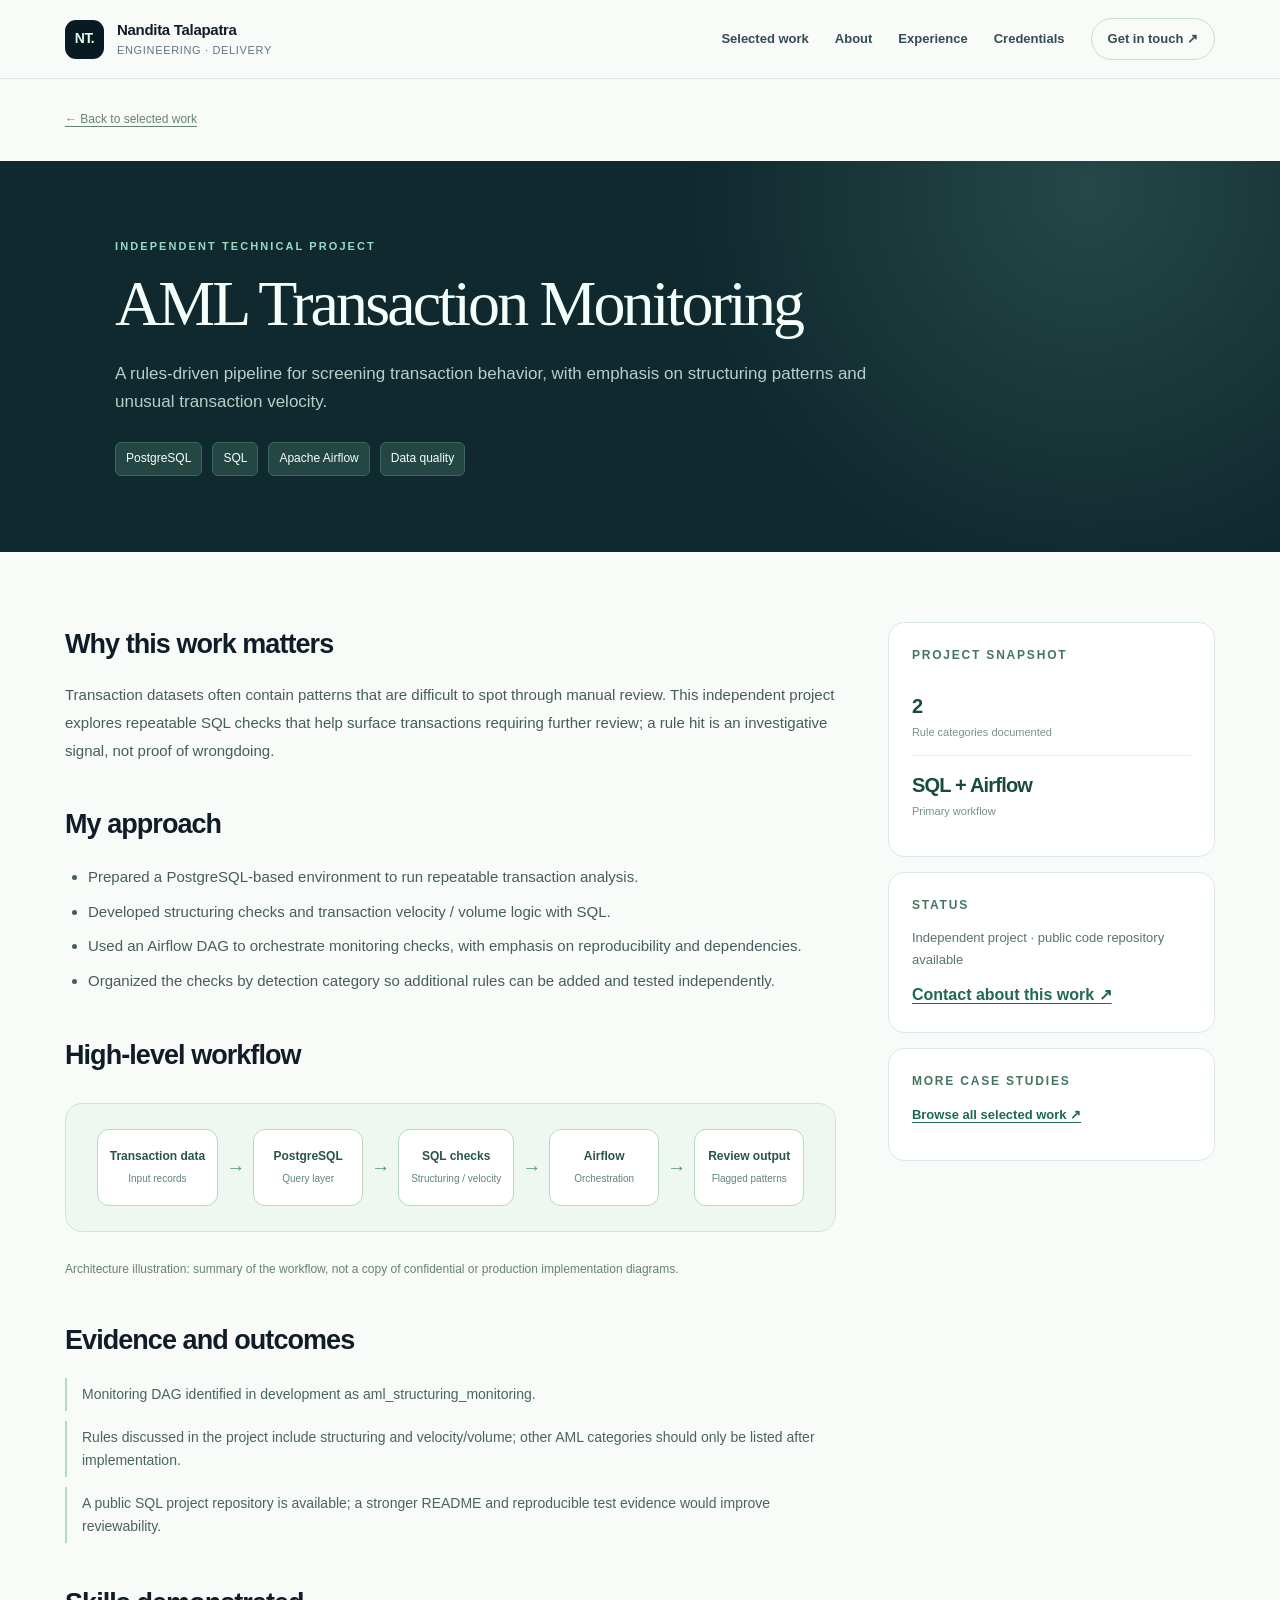
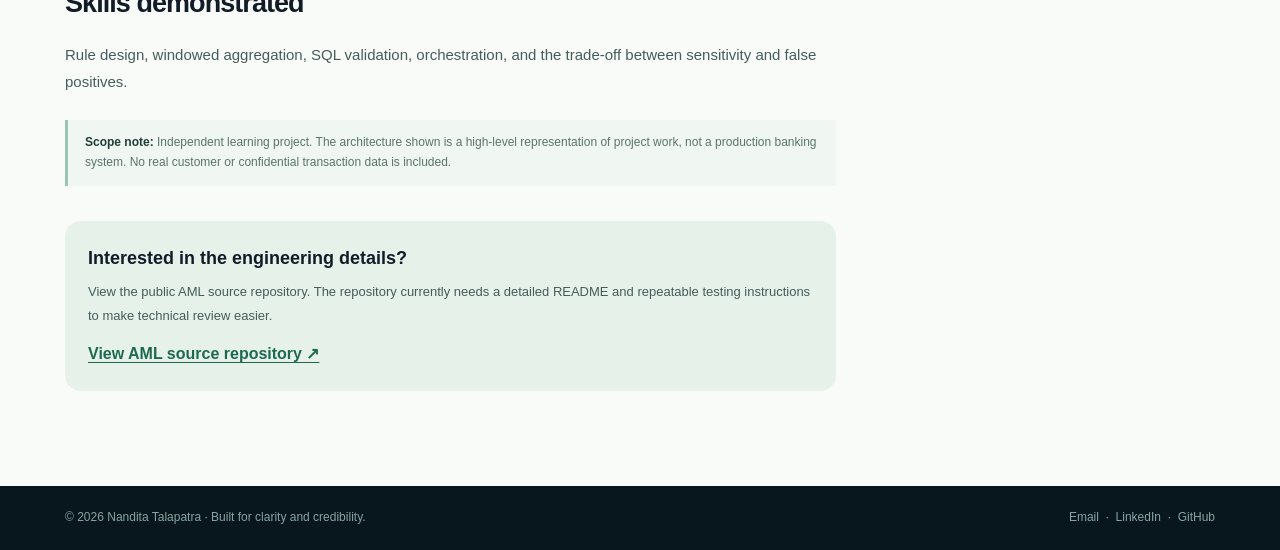
==== projects/aml-monitoring.html @ 1d618dde "Add files via upload" ====
<!doctype html><html lang="en"><head><meta charset="utf-8"><meta name="viewport" content="width=device-width, initial-scale=1"><meta name="description" content="A rules-driven pipeline for screening transaction behavior, with emphasis on structuring patterns and unusual transaction velocity."><meta name="theme-color" content="#0c252c"><title>AML Transaction Monitoring | Nandita Talapatra</title><link rel="stylesheet" href="../assets/styles.css"><script src="../assets/main.js" defer></script></head><body><a class="skip" href="#main">Skip to content</a>
<header class="site-header"><div class="container nav-wrap">
<a href="../index.html" class="brand" aria-label="Nandita Talapatra portfolio home"><span class="brand-mark">NT.</span><span>Nandita Talapatra<small>Engineering · Delivery</small></span></a>
<button type="button" class="nav-toggle" data-menu-toggle aria-controls="navlinks" aria-expanded="false">Menu ☰</button>
<nav class="nav-links" id="navlinks" data-nav-links aria-label="Main navigation">
<a href="../index.html#work">Selected work</a><a href="../index.html#about">About</a><a href="../index.html#experience">Experience</a><a href="../index.html#credentials">Credentials</a><a href="../index.html#contact" class="nav-action">Get in touch ↗</a>
</nav></div></header><main id="main"><div class="container breadcrumb"><a href="../index.html#work">← Back to selected work</a></div><section class="detail-hero"><div class="container"><div class="eyebrow">Independent technical project</div><h1 class="serif">AML Transaction Monitoring</h1><p>A rules-driven pipeline for screening transaction behavior, with emphasis on structuring patterns and unusual transaction velocity.</p><div class="detail-tags"><span>PostgreSQL</span><span>SQL</span><span>Apache Airflow</span><span>Data quality</span></div></div></section><div class="container detail-layout"><article class="prose"><h2>Why this work matters</h2><p>Transaction datasets often contain patterns that are difficult to spot through manual review. This independent project explores repeatable SQL checks that help surface transactions requiring further review; a rule hit is an investigative signal, not proof of wrongdoing.</p><h2>My approach</h2><ul><li>Prepared a PostgreSQL-based environment to run repeatable transaction analysis.</li><li>Developed structuring checks and transaction velocity / volume logic with SQL.</li><li>Used an Airflow DAG to orchestrate monitoring checks, with emphasis on reproducibility and dependencies.</li><li>Organized the checks by detection category so additional rules can be added and tested independently.</li></ul><h2>High-level workflow</h2><div class="diagram" role="img" aria-label="Conceptual project flow"><div class="node">Transaction data<small>Input records</small></div><span class="flow-next" aria-hidden="true">→</span><div class="node">PostgreSQL<small>Query layer</small></div><span class="flow-next" aria-hidden="true">→</span><div class="node">SQL checks<small>Structuring / velocity</small></div><span class="flow-next" aria-hidden="true">→</span><div class="node">Airflow<small>Orchestration</small></div><span class="flow-next" aria-hidden="true">→</span><div class="node">Review output<small>Flagged patterns</small></div></div><p style="font-size:12px;color:#658275">Architecture illustration: summary of the workflow, not a copy of confidential or production implementation diagrams.</p><h2>Evidence and outcomes</h2><div class="evidence-list"><div>Monitoring DAG identified in development as aml_structuring_monitoring.</div><div>Rules discussed in the project include structuring and velocity/volume; other AML categories should only be listed after implementation.</div><div>A public SQL project repository is available; a stronger README and reproducible test evidence would improve reviewability.</div></div><h2>Skills demonstrated</h2><p>Rule design, windowed aggregation, SQL validation, orchestration, and the trade-off between sensitivity and false positives.</p><div class="disclosure"><strong>Scope note:</strong> Independent learning project. The architecture shown is a high-level representation of project work, not a production banking system. No real customer or confidential transaction data is included.</div><div class="cta-box"><h3>Interested in the engineering details?</h3><p>View the public AML source repository. The repository currently needs a detailed README and repeatable testing instructions to make technical review easier.</p><a class="mini-link" href="https://github.com/nanditatalapatra/AML_Transaction_Monitoring_System" target="_blank" rel="noopener noreferrer">View AML source repository ↗</a></div></article><aside class="sidebar"><div class="side-box"><h3>Project snapshot</h3><div class="fact"><strong>2</strong><span>Rule categories documented</span></div><div class="fact"><strong>SQL + Airflow</strong><span>Primary workflow</span></div></div><div class="side-box"><h3>Status</h3><p>Independent project · public code repository available</p><a class="mini-link" href="../index.html#contact">Contact about this work ↗</a></div><div class="side-box"><h3>More case studies</h3><p><a class="mini-link" href="../index.html#work">Browse all selected work ↗</a></p></div></aside></div></main><footer class="footer"><div class="container footer-inner"><span>© <span data-year>2026</span> Nandita Talapatra · Built for clarity and credibility.</span><span><a href="mailto:nanditatalapatra9@gmail.com">Email</a> &nbsp;·&nbsp; <a href="https://www.linkedin.com/in/ntalapatra/" target="_blank" rel="noopener noreferrer">LinkedIn</a> &nbsp;·&nbsp; <a href="https://github.com/nanditatalapatra" target="_blank" rel="noopener noreferrer">GitHub</a></span></div></footer></body></html>
---- assets/styles.css ----
/* Portfolio — lightweight and dependency-free */
:root{--ink:#111c28;--ink2:#30414d;--muted:#617481;--line:#dfebe7;--paper:#f9fbf8;--white:#fff;--dark:#091a22;--dark2:#122c32;--mint:#b9f5da;--mintdeep:#177657;--teal:#dcefe8;--amber:#f1debb;--radius:20px;--shadow:0 20px 55px rgba(10,31,37,.08)}
*{box-sizing:border-box}html{scroll-behavior:smooth}body{margin:0;background:var(--paper);color:var(--ink);font-family:Inter,ui-sans-serif,-apple-system,BlinkMacSystemFont,'Segoe UI',sans-serif;font-size:16px;line-height:1.65;-webkit-font-smoothing:antialiased}a{color:inherit;text-decoration:none}button{font:inherit}a:focus-visible,button:focus-visible{outline:3px solid #03c49c;outline-offset:4px}img,svg{max-width:100%}h1,h2,h3,p{margin-top:0}.serif{font-family:Georgia,'Times New Roman',serif;letter-spacing:-.045em;font-weight:400}.container{width:min(1150px,calc(100% - 48px));margin:0 auto}.skip{position:absolute;left:-9999px;top:8px;z-index:50;background:#fff;padding:8px 14px}.skip:focus{left:10px}
.site-header{position:sticky;top:0;z-index:10;background:rgba(249,251,248,.96);border-bottom:1px solid var(--line);backdrop-filter:blur(12px)}.nav-wrap{height:78px;display:flex;align-items:center;justify-content:space-between;gap:24px}.brand{display:flex;align-items:center;gap:13px;line-height:1.1;font-weight:760;font-size:15px;letter-spacing:-.02em}.brand-mark{width:39px;height:39px;border-radius:11px;background:var(--dark);color:#ddffe9;display:grid;place-items:center;font-size:14px;letter-spacing:-.04em}.brand small{display:block;color:var(--muted);font-size:11px;font-weight:500;margin-top:5px;letter-spacing:.06em;text-transform:uppercase}.nav-links{display:flex;align-items:center;gap:26px;font-size:13px;font-weight:600;color:#334d54}.nav-links a:hover,.inline-link:hover{color:var(--mintdeep)}.nav-action{border:1px solid #c9dcd4;border-radius:999px;padding:9px 16px}.nav-toggle{display:none;cursor:pointer;background:none;border:1px solid #ccd9d3;padding:7px 13px;border-radius:9px;color:var(--ink)}
.hero{background:radial-gradient(circle at 100% 3%,rgba(71,146,136,.27),transparent 38%),linear-gradient(116deg,#0c1b25,#0c252c 75%,#133a3a);color:#f2faf6;overflow:hidden}.hero-inner{display:grid;grid-template-columns:1.1fr .9fr;gap:60px;min-height:592px;align-items:center;padding:90px 0 84px}.eyebrow,.eyebrow-light{font-size:11px;letter-spacing:.19em;text-transform:uppercase;font-weight:750;color:#98dac2}.eyebrow-light{color:#3f866e}.hero h1{font-size:clamp(44px,5.4vw,76px);line-height:1.04;margin:23px 0 23px;max-width:735px}.hero h1 em{font-style:normal;color:var(--mint)}.hero-sub{max-width:540px;font-size:17px;color:#b7ccc8;line-height:1.8}.hero-actions{display:flex;flex-wrap:wrap;gap:11px;margin:32px 0 0}.button{display:inline-flex;align-items:center;justify-content:center;gap:10px;padding:12px 18px;font-size:13px;font-weight:750;border-radius:10px;transition:transform .2s,background-color .2s}.button:hover{transform:translateY(-2px)}.button-light{background:var(--mint);color:#0b3028}.button-outline{border:1px solid #53716d;color:#f0f9f4}.button-dark{background:var(--dark);color:#e9fff2}.button-border{border:1px solid #cfddd8;color:#1a3c38}.hero-note{margin-top:40px;color:#8faeaa;font-size:12px}.hero-graphic{padding:28px;background:rgba(255,255,255,.06);border:1px solid rgba(205,255,222,.18);box-shadow:0 40px 80px rgba(0,0,0,.15);border-radius:22px;position:relative}.graphic-top{display:flex;align-items:center;justify-content:space-between;padding-bottom:24px;border-bottom:1px solid rgba(255,255,255,.12);font-size:11px;color:#a4c2ba;letter-spacing:.13em;text-transform:uppercase}.dots{display:flex;gap:6px}.dots i{display:block;width:8px;height:8px;border-radius:50%;background:#4e7471}.dots i:first-child{background:#c1dab7}.flow-stack{display:grid;grid-template-columns:1fr;gap:10px;padding:26px 0}.flow-item{border-radius:12px;background:rgba(210,252,226,.07);border:1px solid rgba(210,252,226,.12);padding:16px 18px;display:flex;align-items:center;justify-content:space-between;gap:10px}.flow-item strong{font-size:15px;color:#eef9ef}.flow-item span{font-size:11px;color:#a0c3b9}.flow-tag{background:rgba(175,244,203,.16);color:#beffdc;border:1px solid rgba(175,244,203,.24);padding:3px 7px;border-radius:6px;font-size:10px}.flow-arrow{text-align:center;color:#95cdb8;margin:-7px 0;line-height:1;font-size:18px}.graphic-bottom{display:flex;align-items:center;justify-content:space-between;padding-top:15px;border-top:1px solid rgba(255,255,255,.12);font-size:12px;color:#a0c6b8}.tiny-led{display:inline-block;width:8px;height:8px;background:#7affbd;border-radius:50%;box-shadow:0 0 15px #69d4a3;margin-right:7px}
.stat-strip{background:#e8f4ed;border-bottom:1px solid #d3e5d9}.stat-grid{display:grid;grid-template-columns:repeat(4,1fr);gap:25px;padding:25px 0}.stat{border-left:1px solid #bfd9c9;padding-left:22px}.stat:first-child{border-left:0;padding-left:0}.stat strong{display:block;font-size:29px;line-height:1.25;letter-spacing:-.04em;color:#183a32}.stat span{font-size:12px;color:#5a756d}.section{padding:100px 0}.section-tight{padding:70px 0}.section-head{display:flex;justify-content:space-between;align-items:end;gap:28px;margin-bottom:36px}.section-head h2{font-size:clamp(34px,3.8vw,50px);line-height:1.14;margin:9px 0 0}.section-head p{max-width:390px;color:var(--muted);font-size:14px;margin:0}.section-lede{font-size:17px;color:var(--ink2);line-height:1.8}.filter-bar{display:flex;gap:9px;flex-wrap:wrap;margin-bottom:26px}.filter-btn{border:1px solid #d0dfd9;background:transparent;color:#42645a;padding:9px 15px;border-radius:999px;cursor:pointer;font-size:12px;font-weight:720}.filter-btn.active,.filter-btn[aria-pressed=true]{background:var(--dark);color:#fff;border-color:var(--dark)}.project-grid{display:grid;grid-template-columns:repeat(2,minmax(0,1fr));gap:20px}.project-card{background:#fff;border:1px solid #e2eae7;border-radius:19px;overflow:hidden;box-shadow:0 8px 30px rgba(25,58,58,.035);transition:transform .2s,box-shadow .2s}.project-card:hover{transform:translateY(-4px);box-shadow:var(--shadow)}.card-top{height:145px;position:relative;display:flex;align-items:center;padding:24px 27px;overflow:hidden}.card-top:before{content:'';position:absolute;width:160px;height:160px;border:1px solid rgba(255,255,255,.25);border-radius:50%;top:-65px;right:-35px}.card-top:after{content:'';position:absolute;width:215px;height:215px;border:1px solid rgba(255,255,255,.22);border-radius:50%;bottom:-160px;right:40px}.tone-dark{background:linear-gradient(115deg,#102b35,#1d5760);color:#d6fbeb}.tone-mint{background:linear-gradient(115deg,#2c765a,#4d9a77);color:#efffee}.tone-amber{background:linear-gradient(115deg,#b58156,#e0ae72);color:#fff}.tone-blue{background:linear-gradient(115deg,#31476e,#5d79a6);color:#fff}.tone-purple{background:linear-gradient(115deg,#706278,#a08bae);color:#fff}.card-number{font-size:48px;font-family:Georgia,serif;font-weight:400;opacity:.9;letter-spacing:-.08em}.card-art{margin-left:auto;display:grid;grid-template-columns:repeat(3,20px);gap:8px;transform:rotate(-13deg);z-index:1}.card-art i{width:20px;height:20px;border:1px solid rgba(255,255,255,.7);border-radius:4px}.card-art i:nth-child(2),.card-art i:nth-child(4){background:rgba(255,255,255,.3)}.card-content{padding:27px}.meta{color:#538069;font-size:11px;letter-spacing:.1em;font-weight:800;text-transform:uppercase;margin-bottom:9px}.card-content h3{font-size:22px;line-height:1.3;letter-spacing:-.035em;margin-bottom:10px}.card-content p{font-size:14px;color:#60727b;min-height:70px}.tags{display:flex;gap:7px;flex-wrap:wrap;margin-top:18px}.tag{font-size:10px;padding:5px 9px;border-radius:7px;background:#eef4f0;color:#416257;font-weight:720}.card-footer{border-top:1px solid #edf1ef;margin-top:23px;padding-top:18px;color:#154c43;font-size:12px;font-weight:780;display:flex;justify-content:space-between}.card-footer .arrow{font-size:17px}.project-card[hidden]{display:none!important}
.about-panel{background:var(--teal);border-radius:24px;padding:52px;display:grid;grid-template-columns:1fr 1fr;gap:60px}.about-panel h2{font-size:43px;line-height:1.15;margin:12px 0 22px}.about-panel p{color:#47635b;font-size:15px}.expertise{display:grid;grid-template-columns:1fr 1fr;gap:25px}.expertise h3{font-size:14px;letter-spacing:-.02em;margin:0 0 14px}.expertise ul{margin:0;padding-left:18px;color:#3e5e55;font-size:13px;line-height:2}.timeline{display:grid;grid-template-columns:repeat(3,1fr);gap:15px}.timeline-item{border:1px solid #dfe9e4;background:#fff;padding:27px;border-radius:15px}.timeline-date{font-size:12px;font-weight:800;color:#4a9479;letter-spacing:.07em}.timeline-item h3{font-size:19px;letter-spacing:-.03em;margin:10px 0 4px}.timeline-item p{font-size:13px;color:#5f746f}.timeline-item .label{font-size:12px;font-weight:700;color:#3a5e55}.credentials{display:grid;grid-template-columns:1.1fr 1fr;gap:40px}.credential-list{display:grid;gap:12px}.credential{padding:17px 20px;border:1px solid #dfe9e5;background:#fff;border-radius:12px;display:flex;justify-content:space-between;align-items:center;gap:14px}.credential strong{font-size:14px}.credential span{font-size:12px;color:#70837b}.learn-box{background:#13302f;color:#eafff4;border-radius:19px;padding:34px}.learn-box h3{font-size:26px;letter-spacing:-.045em}.learn-box p{color:#b3d1c8;font-size:14px}.learn-box li{font-size:13px;color:#c7e3d8;margin-bottom:9px}.contact-section{background:var(--dark);color:#f5fff9;padding:83px 0}.contact-inner{display:flex;align-items:end;justify-content:space-between;gap:35px}.contact-inner h2{font-size:clamp(36px,4.5vw,58px);line-height:1.1;margin:10px 0}.contact-inner p{color:#a2bfb9;font-size:15px;max-width:590px}.footer{background:#08171e;color:#87a5a0;padding:22px 0;font-size:12px}.footer-inner{display:flex;align-items:center;justify-content:space-between;gap:14px;flex-wrap:wrap}.footer a:hover{color:#d3fae8}
/* Detail pages */
.breadcrumb{color:#668276;font-size:12px;padding:31px 0}.breadcrumb a{text-decoration:underline;text-underline-offset:3px}.detail-hero{background:radial-gradient(circle at 85% 7%,rgba(150,222,193,.17),transparent 35%),#0f292e;color:#f4fff9;padding:76px 0}.detail-hero .container{max-width:1050px}.detail-hero h1{font-size:clamp(40px,5vw,64px);line-height:1.09;max-width:870px;margin:14px 0 21px}.detail-hero p{font-size:17px;color:#b5d0c8;max-width:770px}.detail-tags{display:flex;gap:10px;flex-wrap:wrap;margin-top:26px}.detail-tags span{padding:6px 10px;background:#254744;border:1px solid #3c6760;border-radius:6px;font-size:12px}.detail-layout{display:grid;grid-template-columns:minmax(0,1.65fr) minmax(220px,.7fr);gap:52px;padding:70px 0 95px}.prose h2{font-size:27px;letter-spacing:-.035em;margin:38px 0 15px}.prose h2:first-child{margin-top:0}.prose p,.prose li{font-size:15px;color:#455d5c;line-height:1.85}.prose ul{padding-left:23px}.prose li{margin:7px 0}.prose strong{color:#203d3c}.sidebar{align-self:start;position:sticky;top:115px}.side-box{border:1px solid #dae9e3;background:#fff;border-radius:16px;padding:23px;margin-bottom:15px}.side-box h3{font-size:12px;letter-spacing:.15em;color:#44775e;text-transform:uppercase}.side-box p{font-size:13px;color:#59736d;margin:12px 0}.fact{padding:13px 0;border-bottom:1px solid #e6eee9}.fact:last-child{border-bottom:0}.fact strong{display:block;font-size:20px;color:#184a3d;letter-spacing:-.04em}.fact span{display:block;font-size:11px;color:#7b9286}.diagram{display:flex;gap:8px;align-items:center;justify-content:center;flex-wrap:wrap;border:1px solid #d3e3db;padding:25px 14px;border-radius:17px;background:#eef7f0;margin:26px 0}.diagram .node{background:#fff;border:1px solid #b9d8c6;border-radius:12px;min-width:110px;padding:17px 12px;text-align:center;font-size:12px;font-weight:780;color:#28544a}.diagram .node small{display:block;font-size:10px;font-weight:500;color:#61847b;margin-top:4px}.diagram .flow-next{font-size:19px;color:#58997a}.disclosure{border-left:3px solid #9bc5b3;padding:13px 17px;background:#f0f7f2;font-size:12px;color:#5b736c;margin:24px 0}.evidence-list{display:grid;gap:10px}.evidence-list div{border-left:2px solid #addbc5;padding:5px 0 5px 15px;font-size:14px;color:#49645e}.cta-box{margin-top:35px;padding:23px;background:#e6f1ea;border-radius:16px}.cta-box h3{font-size:18px;margin-bottom:7px}.cta-box p{font-size:13px}.mini-link{color:#1e6950;text-decoration:underline;text-underline-offset:3px;font-weight:750}
@media (max-width:950px){.hero-inner{gap:32px;min-height:0}.hero-graphic{padding:19px}.stat-grid{gap:10px}.about-panel{padding:33px;gap:22px}.detail-layout{gap:25px}.contact-inner{align-items:start;flex-direction:column}}
@media (max-width:760px){.container{width:min(100% - 34px,1100px)}.nav-wrap{height:68px}.nav-toggle{display:inline-block}.nav-links{display:none;position:absolute;top:68px;left:0;right:0;flex-direction:column;align-items:stretch;gap:0;padding:12px 22px 22px;background:var(--paper);border-bottom:1px solid var(--line);box-shadow:0 20px 30px rgba(0,0,0,.07)}.nav-links.open{display:flex}.nav-links a{padding:12px 0}.nav-links .nav-action{padding:10px 15px;text-align:center}.hero-inner{grid-template-columns:1fr;padding:58px 0 60px}.hero h1{font-size:clamp(42px,10vw,64px)}.hero-graphic{max-width:510px}.stat-grid{grid-template-columns:repeat(2,1fr);gap:20px}.stat:nth-child(3){border-left:0;padding-left:0}.section{padding:69px 0}.section-head{display:block}.section-head p{margin-top:18px}.project-grid,.about-panel,.timeline,.credentials,.detail-layout{grid-template-columns:1fr}.about-panel{padding:28px}.expertise{gap:12px}.timeline{gap:12px}.detail-hero{padding:51px 0}.detail-layout{padding-top:44px}.sidebar{position:static}.contact-section{padding:63px 0}}
@media (max-width:420px){.project-grid{gap:14px}.expertise{grid-template-columns:1fr}.brand{font-size:13px}.hero-sub{font-size:15px}.stat strong{font-size:25px}.section-head h2{font-size:37px}.card-content{padding:22px}.diagram{flex-direction:column}.diagram .flow-next{transform:rotate(90deg)}}
@media (prefers-reduced-motion:reduce){html{scroll-behavior:auto}*,*:before,*:after{transition:none!important}}
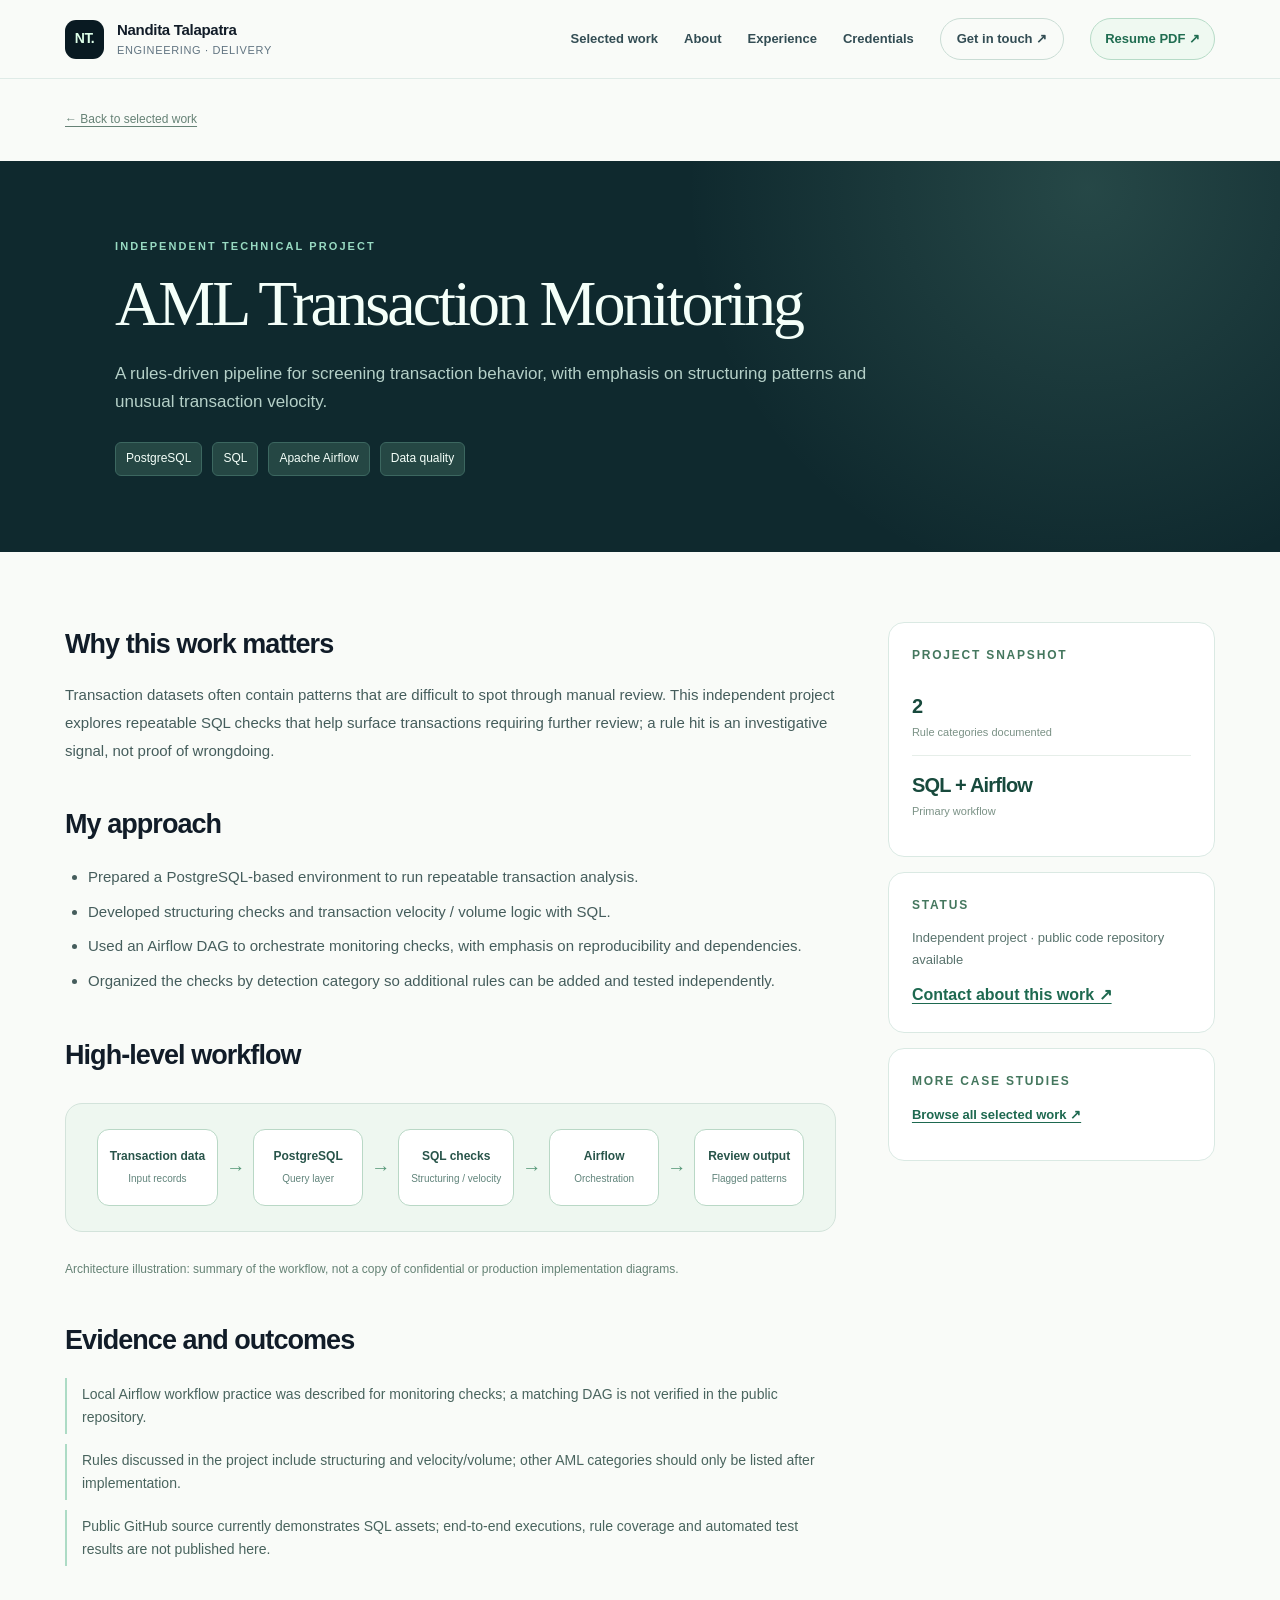
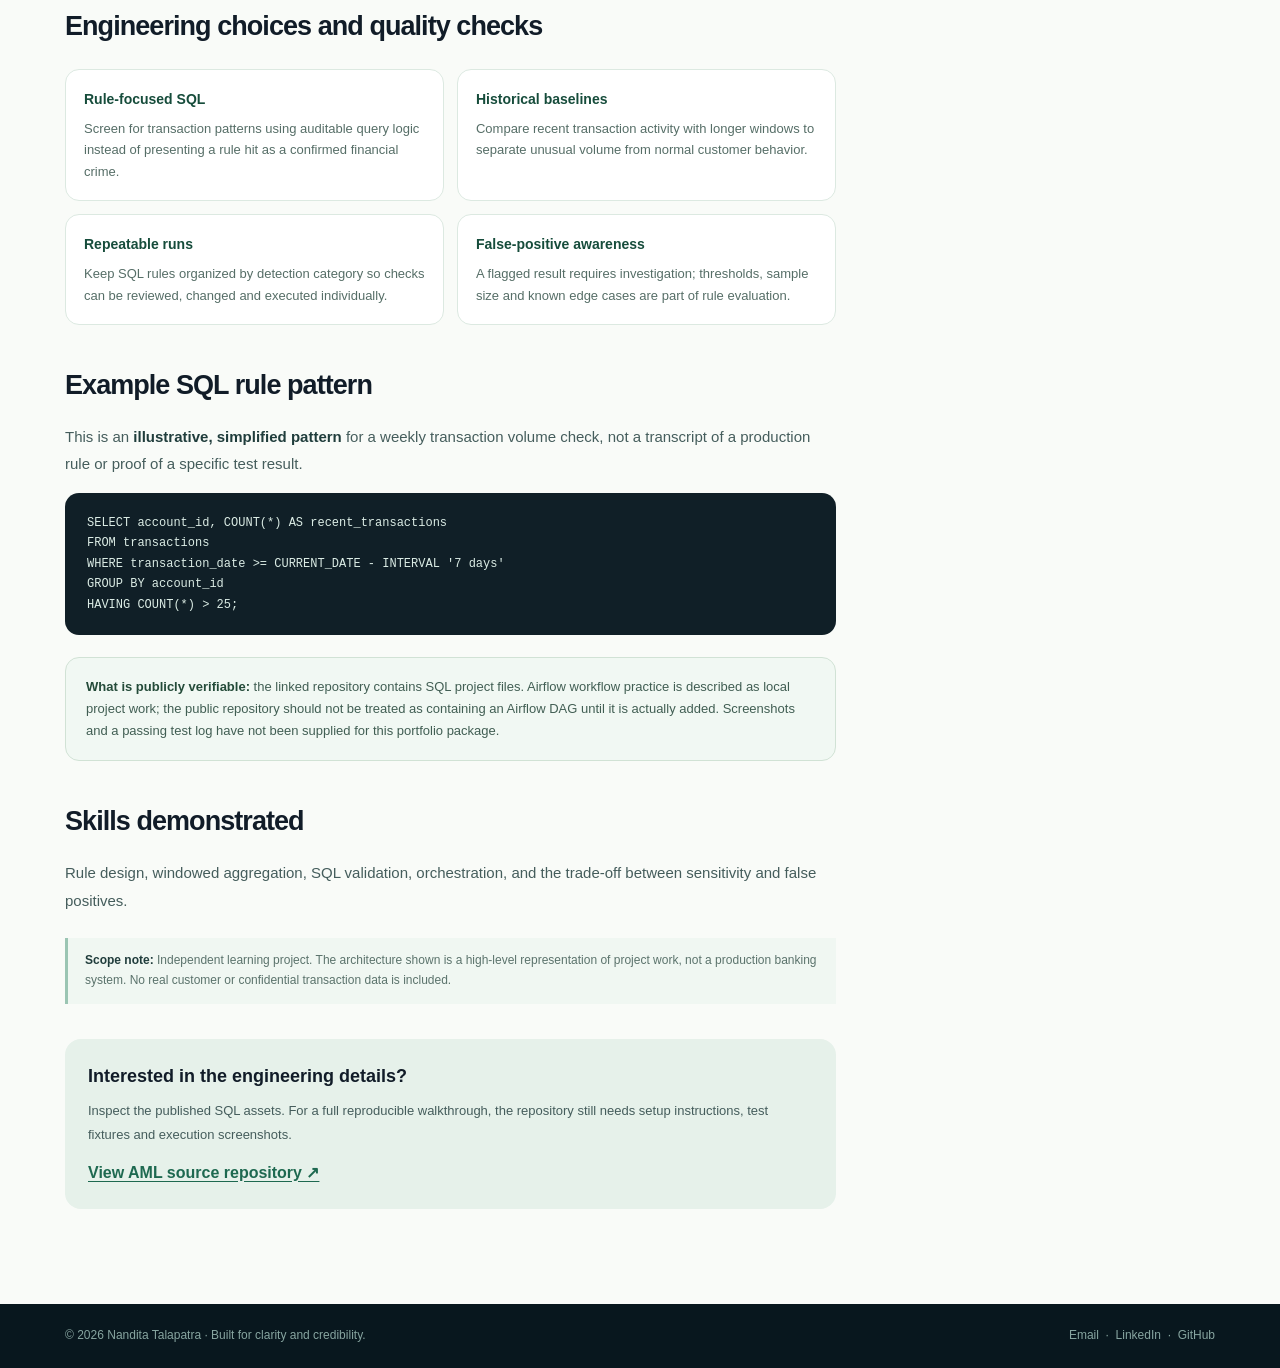
==== commit 60ebfb4d: "Add files via upload" ====
--- a/projects/aml-monitoring.html
+++ b/projects/aml-monitoring.html
@@ -1,7 +1,12 @@
-<!doctype html><html lang="en"><head><meta charset="utf-8"><meta name="viewport" content="width=device-width, initial-scale=1"><meta name="description" content="A rules-driven pipeline for screening transaction behavior, with emphasis on structuring patterns and unusual transaction velocity."><meta name="theme-color" content="#0c252c"><title>AML Transaction Monitoring | Nandita Talapatra</title><link rel="stylesheet" href="../assets/styles.css"><script src="../assets/main.js" defer></script></head><body><a class="skip" href="#main">Skip to content</a>
+<!DOCTYPE html>
+<html lang="en"><head><meta charset="utf-8"/><meta content="width=device-width, initial-scale=1" name="viewport"/><meta content="A rules-driven pipeline for screening transaction behavior, with emphasis on structuring patterns and unusual transaction velocity." name="description"/><meta content="#0c252c" name="theme-color"/><title>AML Transaction Monitoring | Nandita Talapatra</title><link href="../assets/styles.css" rel="stylesheet"/><script defer="" src="../assets/main.js"></script></head><body><a class="skip" href="#main">Skip to content</a>
 <header class="site-header"><div class="container nav-wrap">
-<a href="../index.html" class="brand" aria-label="Nandita Talapatra portfolio home"><span class="brand-mark">NT.</span><span>Nandita Talapatra<small>Engineering · Delivery</small></span></a>
-<button type="button" class="nav-toggle" data-menu-toggle aria-controls="navlinks" aria-expanded="false">Menu ☰</button>
-<nav class="nav-links" id="navlinks" data-nav-links aria-label="Main navigation">
-<a href="../index.html#work">Selected work</a><a href="../index.html#about">About</a><a href="../index.html#experience">Experience</a><a href="../index.html#credentials">Credentials</a><a href="../index.html#contact" class="nav-action">Get in touch ↗</a>
-</nav></div></header><main id="main"><div class="container breadcrumb"><a href="../index.html#work">← Back to selected work</a></div><section class="detail-hero"><div class="container"><div class="eyebrow">Independent technical project</div><h1 class="serif">AML Transaction Monitoring</h1><p>A rules-driven pipeline for screening transaction behavior, with emphasis on structuring patterns and unusual transaction velocity.</p><div class="detail-tags"><span>PostgreSQL</span><span>SQL</span><span>Apache Airflow</span><span>Data quality</span></div></div></section><div class="container detail-layout"><article class="prose"><h2>Why this work matters</h2><p>Transaction datasets often contain patterns that are difficult to spot through manual review. This independent project explores repeatable SQL checks that help surface transactions requiring further review; a rule hit is an investigative signal, not proof of wrongdoing.</p><h2>My approach</h2><ul><li>Prepared a PostgreSQL-based environment to run repeatable transaction analysis.</li><li>Developed structuring checks and transaction velocity / volume logic with SQL.</li><li>Used an Airflow DAG to orchestrate monitoring checks, with emphasis on reproducibility and dependencies.</li><li>Organized the checks by detection category so additional rules can be added and tested independently.</li></ul><h2>High-level workflow</h2><div class="diagram" role="img" aria-label="Conceptual project flow"><div class="node">Transaction data<small>Input records</small></div><span class="flow-next" aria-hidden="true">→</span><div class="node">PostgreSQL<small>Query layer</small></div><span class="flow-next" aria-hidden="true">→</span><div class="node">SQL checks<small>Structuring / velocity</small></div><span class="flow-next" aria-hidden="true">→</span><div class="node">Airflow<small>Orchestration</small></div><span class="flow-next" aria-hidden="true">→</span><div class="node">Review output<small>Flagged patterns</small></div></div><p style="font-size:12px;color:#658275">Architecture illustration: summary of the workflow, not a copy of confidential or production implementation diagrams.</p><h2>Evidence and outcomes</h2><div class="evidence-list"><div>Monitoring DAG identified in development as aml_structuring_monitoring.</div><div>Rules discussed in the project include structuring and velocity/volume; other AML categories should only be listed after implementation.</div><div>A public SQL project repository is available; a stronger README and reproducible test evidence would improve reviewability.</div></div><h2>Skills demonstrated</h2><p>Rule design, windowed aggregation, SQL validation, orchestration, and the trade-off between sensitivity and false positives.</p><div class="disclosure"><strong>Scope note:</strong> Independent learning project. The architecture shown is a high-level representation of project work, not a production banking system. No real customer or confidential transaction data is included.</div><div class="cta-box"><h3>Interested in the engineering details?</h3><p>View the public AML source repository. The repository currently needs a detailed README and repeatable testing instructions to make technical review easier.</p><a class="mini-link" href="https://github.com/nanditatalapatra/AML_Transaction_Monitoring_System" target="_blank" rel="noopener noreferrer">View AML source repository ↗</a></div></article><aside class="sidebar"><div class="side-box"><h3>Project snapshot</h3><div class="fact"><strong>2</strong><span>Rule categories documented</span></div><div class="fact"><strong>SQL + Airflow</strong><span>Primary workflow</span></div></div><div class="side-box"><h3>Status</h3><p>Independent project · public code repository available</p><a class="mini-link" href="../index.html#contact">Contact about this work ↗</a></div><div class="side-box"><h3>More case studies</h3><p><a class="mini-link" href="../index.html#work">Browse all selected work ↗</a></p></div></aside></div></main><footer class="footer"><div class="container footer-inner"><span>© <span data-year>2026</span> Nandita Talapatra · Built for clarity and credibility.</span><span><a href="mailto:nanditatalapatra9@gmail.com">Email</a> &nbsp;·&nbsp; <a href="https://www.linkedin.com/in/ntalapatra/" target="_blank" rel="noopener noreferrer">LinkedIn</a> &nbsp;·&nbsp; <a href="https://github.com/nanditatalapatra" target="_blank" rel="noopener noreferrer">GitHub</a></span></div></footer></body></html>+<a aria-label="Nandita Talapatra portfolio home" class="brand" href="../index.html"><span class="brand-mark">NT.</span><span>Nandita Talapatra<small>Engineering · Delivery</small></span></a>
+<button aria-controls="navlinks" aria-expanded="false" class="nav-toggle" data-menu-toggle="" type="button">Menu ☰</button>
+<nav aria-label="Main navigation" class="nav-links" data-nav-links="" id="navlinks">
+<a href="../index.html#work">Selected work</a><a href="../index.html#about">About</a><a href="../index.html#experience">Experience</a><a href="../index.html#credentials">Credentials</a><a class="nav-action" href="../index.html#contact">Get in touch ↗</a>
+<a class="resume-link" href="../resume/Nandita_Talapatra_Technical_Project_Manager_Resume.pdf" rel="noopener noreferrer" target="_blank">Resume PDF ↗</a></nav></div></header><main id="main"><div class="container breadcrumb"><a href="../index.html#work">← Back to selected work</a></div><section class="detail-hero"><div class="container"><div class="eyebrow">Independent technical project</div><h1 class="serif">AML Transaction Monitoring</h1><p>A rules-driven pipeline for screening transaction behavior, with emphasis on structuring patterns and unusual transaction velocity.</p><div class="detail-tags"><span>PostgreSQL</span><span>SQL</span><span>Apache Airflow</span><span>Data quality</span></div></div></section><div class="container detail-layout"><article class="prose"><h2>Why this work matters</h2><p>Transaction datasets often contain patterns that are difficult to spot through manual review. This independent project explores repeatable SQL checks that help surface transactions requiring further review; a rule hit is an investigative signal, not proof of wrongdoing.</p><h2>My approach</h2><ul><li>Prepared a PostgreSQL-based environment to run repeatable transaction analysis.</li><li>Developed structuring checks and transaction velocity / volume logic with SQL.</li><li>Used an Airflow DAG to orchestrate monitoring checks, with emphasis on reproducibility and dependencies.</li><li>Organized the checks by detection category so additional rules can be added and tested independently.</li></ul><h2>High-level workflow</h2><div aria-label="Conceptual project flow" class="diagram" role="img"><div class="node">Transaction data<small>Input records</small></div><span aria-hidden="true" class="flow-next">→</span><div class="node">PostgreSQL<small>Query layer</small></div><span aria-hidden="true" class="flow-next">→</span><div class="node">SQL checks<small>Structuring / velocity</small></div><span aria-hidden="true" class="flow-next">→</span><div class="node">Airflow<small>Orchestration</small></div><span aria-hidden="true" class="flow-next">→</span><div class="node">Review output<small>Flagged patterns</small></div></div><p style="font-size:12px;color:#658275">Architecture illustration: summary of the workflow, not a copy of confidential or production implementation diagrams.</p><h2>Evidence and outcomes</h2><div class="evidence-list"><div>Local Airflow workflow practice was described for monitoring checks; a matching DAG is not verified in the public repository.</div><div>Rules discussed in the project include structuring and velocity/volume; other AML categories should only be listed after implementation.</div><div>Public GitHub source currently demonstrates SQL assets; end-to-end executions, rule coverage and automated test results are not published here.</div></div><h2>Engineering choices and quality checks</h2><div class="decision-grid"><div class="decision-card"><strong>Rule-focused SQL</strong><p>Screen for transaction patterns using auditable query logic instead of presenting a rule hit as a confirmed financial crime.</p></div><div class="decision-card"><strong>Historical baselines</strong><p>Compare recent transaction activity with longer windows to separate unusual volume from normal customer behavior.</p></div><div class="decision-card"><strong>Repeatable runs</strong><p>Keep SQL rules organized by detection category so checks can be reviewed, changed and executed individually.</p></div><div class="decision-card"><strong>False-positive awareness</strong><p>A flagged result requires investigation; thresholds, sample size and known edge cases are part of rule evaluation.</p></div></div><h2>Example SQL rule pattern</h2><p>This is an <strong>illustrative, simplified pattern</strong> for a weekly transaction volume check, not a transcript of a production rule or proof of a specific test result.</p><pre class="code-demo">SELECT account_id, COUNT(*) AS recent_transactions
+FROM transactions
+WHERE transaction_date &gt;= CURRENT_DATE - INTERVAL '7 days'
+GROUP BY account_id
+HAVING COUNT(*) &gt; 25;</pre><div class="proof-note"><strong>What is publicly verifiable:</strong> the linked repository contains SQL project files. Airflow workflow practice is described as local project work; the public repository should not be treated as containing an Airflow DAG until it is actually added. Screenshots and a passing test log have not been supplied for this portfolio package.</div><h2>Skills demonstrated</h2><p>Rule design, windowed aggregation, SQL validation, orchestration, and the trade-off between sensitivity and false positives.</p><div class="disclosure"><strong>Scope note:</strong> Independent learning project. The architecture shown is a high-level representation of project work, not a production banking system. No real customer or confidential transaction data is included.</div><div class="cta-box"><h3>Interested in the engineering details?</h3><p>Inspect the published SQL assets. For a full reproducible walkthrough, the repository still needs setup instructions, test fixtures and execution screenshots.</p><a class="mini-link" href="https://github.com/nanditatalapatra/AML_Transaction_Monitoring_System" rel="noopener noreferrer" target="_blank">View AML source repository ↗</a></div></article><aside class="sidebar"><div class="side-box"><h3>Project snapshot</h3><div class="fact"><strong>2</strong><span>Rule categories documented</span></div><div class="fact"><strong>SQL + Airflow</strong><span>Primary workflow</span></div></div><div class="side-box"><h3>Status</h3><p>Independent project · public code repository available</p><a class="mini-link" href="../index.html#contact">Contact about this work ↗</a></div><div class="side-box"><h3>More case studies</h3><p><a class="mini-link" href="../index.html#work">Browse all selected work ↗</a></p></div></aside></div></main><footer class="footer"><div class="container footer-inner"><span>© <span data-year="">2026  ·  <a href="../resume/Nandita_Talapatra_Technical_Project_Manager_Resume.pdf" rel="noopener noreferrer" target="_blank">Resume PDF</a></span> Nandita Talapatra · Built for clarity and credibility.</span><span><a href="mailto:nanditatalapatra9@gmail.com">Email</a>  ·  <a href="https://www.linkedin.com/in/ntalapatra/" rel="noopener noreferrer" target="_blank">LinkedIn</a>  ·  <a href="https://github.com/nanditatalapatra" rel="noopener noreferrer" target="_blank">GitHub</a></span></div></footer></body></html>
--- a/assets/styles.css
+++ b/assets/styles.css
@@ -11,3 +11,25 @@
 @media (max-width:760px){.container{width:min(100% - 34px,1100px)}.nav-wrap{height:68px}.nav-toggle{display:inline-block}.nav-links{display:none;position:absolute;top:68px;left:0;right:0;flex-direction:column;align-items:stretch;gap:0;padding:12px 22px 22px;background:var(--paper);border-bottom:1px solid var(--line);box-shadow:0 20px 30px rgba(0,0,0,.07)}.nav-links.open{display:flex}.nav-links a{padding:12px 0}.nav-links .nav-action{padding:10px 15px;text-align:center}.hero-inner{grid-template-columns:1fr;padding:58px 0 60px}.hero h1{font-size:clamp(42px,10vw,64px)}.hero-graphic{max-width:510px}.stat-grid{grid-template-columns:repeat(2,1fr);gap:20px}.stat:nth-child(3){border-left:0;padding-left:0}.section{padding:69px 0}.section-head{display:block}.section-head p{margin-top:18px}.project-grid,.about-panel,.timeline,.credentials,.detail-layout{grid-template-columns:1fr}.about-panel{padding:28px}.expertise{gap:12px}.timeline{gap:12px}.detail-hero{padding:51px 0}.detail-layout{padding-top:44px}.sidebar{position:static}.contact-section{padding:63px 0}}
 @media (max-width:420px){.project-grid{gap:14px}.expertise{grid-template-columns:1fr}.brand{font-size:13px}.hero-sub{font-size:15px}.stat strong{font-size:25px}.section-head h2{font-size:37px}.card-content{padding:22px}.diagram{flex-direction:column}.diagram .flow-next{transform:rotate(90deg)}}
 @media (prefers-reduced-motion:reduce){html{scroll-behavior:auto}*,*:before,*:after{transition:none!important}}
+
+/* Reviewer-ready portfolio additions */
+.resume-link{white-space:nowrap;color:#206d51!important;border:1px solid #b6dbc7;border-radius:999px;padding:9px 14px;background:#eff9f1}
+.resume-link:hover{background:#e0f5e8}
+.proof-grid,.decision-grid{display:grid;grid-template-columns:repeat(2,minmax(0,1fr));gap:13px;margin:20px 0 30px}
+.proof-card,.decision-card{background:#fff;border:1px solid #dce9e1;border-radius:14px;padding:18px;min-width:0}
+.proof-card strong,.decision-card strong{display:block;color:#164c3b;font-size:14px;margin-bottom:7px}
+.proof-card p,.decision-card p{margin:0;font-size:13px;line-height:1.65;color:#566e67}
+.section-tag{display:inline-flex;align-items:center;font-size:10px;font-weight:750;letter-spacing:.08em;text-transform:uppercase;border-radius:50px;padding:5px 9px;background:#e9f3ee;color:#326e53;margin-bottom:13px}
+.proof-note{margin:22px 0;padding:18px 20px;border-radius:14px;border:1px solid #d1e2d5;background:#f1f8f3;color:#415e53;font-size:13px;line-height:1.7}
+.proof-note strong{color:#244b39}
+.proof-note a{text-decoration:underline;text-underline-offset:2px;font-weight:700;color:#146145}
+.code-demo{background:#101f27;color:#dbece5;padding:20px 22px;border-radius:14px;overflow:auto;font-size:12px;line-height:1.7;margin:14px 0 22px;white-space:pre;tab-size:2}
+.validation-list{background:#fff;border:1px solid #dfebe5;border-radius:14px;padding:16px 22px;margin:18px 0 22px}
+.validation-list li{margin:6px 0;font-size:13px}
+.resume-banner{display:flex;align-items:center;justify-content:space-between;gap:20px;border-radius:18px;border:1px solid #cde4d6;background:#edf8f0;padding:24px 28px;margin-top:36px}
+.resume-banner strong{display:block;font-size:17px;color:#173b30}
+.resume-banner p{font-size:13px;color:#52756b;margin:6px 0 0}
+.resume-banner .button{white-space:nowrap}
+.contact-section .button-resume{background:#b9f5da;color:#0b3028}
+.contact-section .hero-actions{max-width:500px}
+@media(max-width:760px){.proof-grid,.decision-grid{grid-template-columns:1fr}.resume-banner{align-items:flex-start;flex-direction:column}.resume-banner .button{width:100%}.nav-links .resume-link{margin-top:8px}}
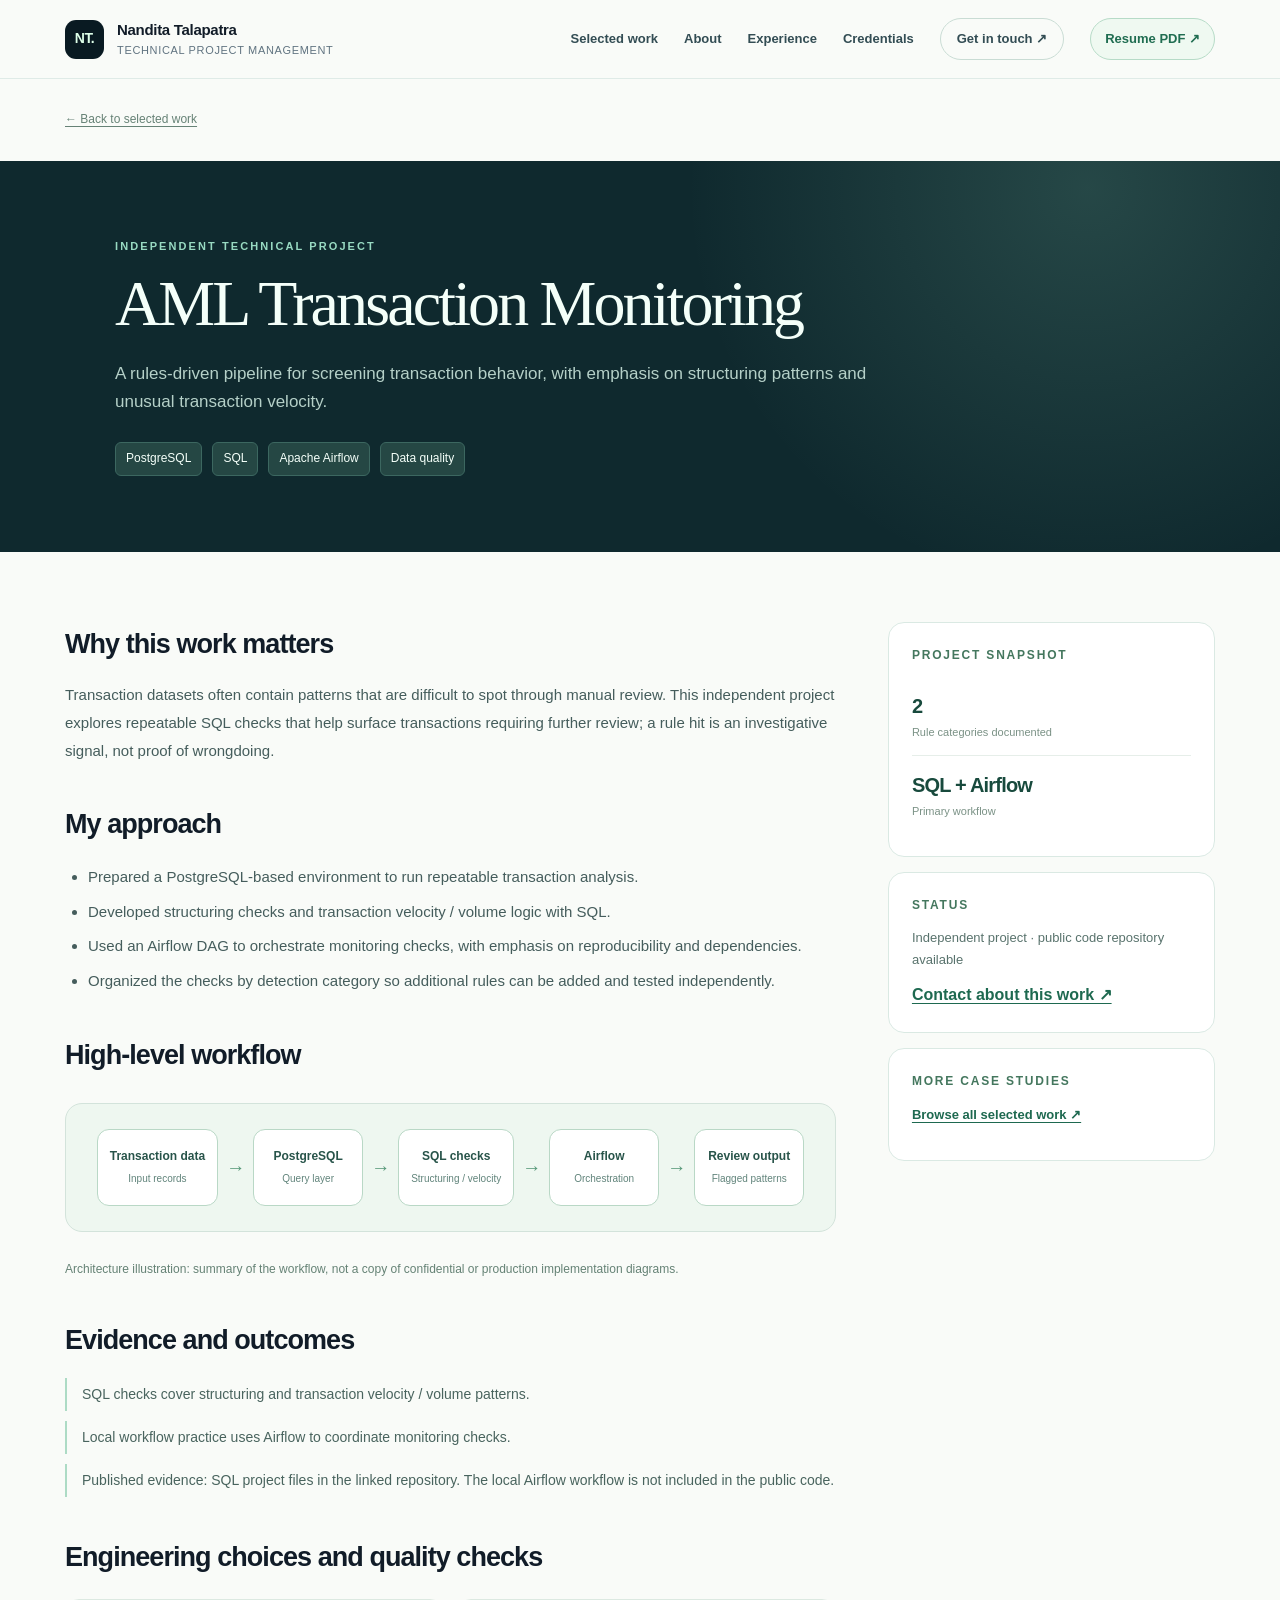
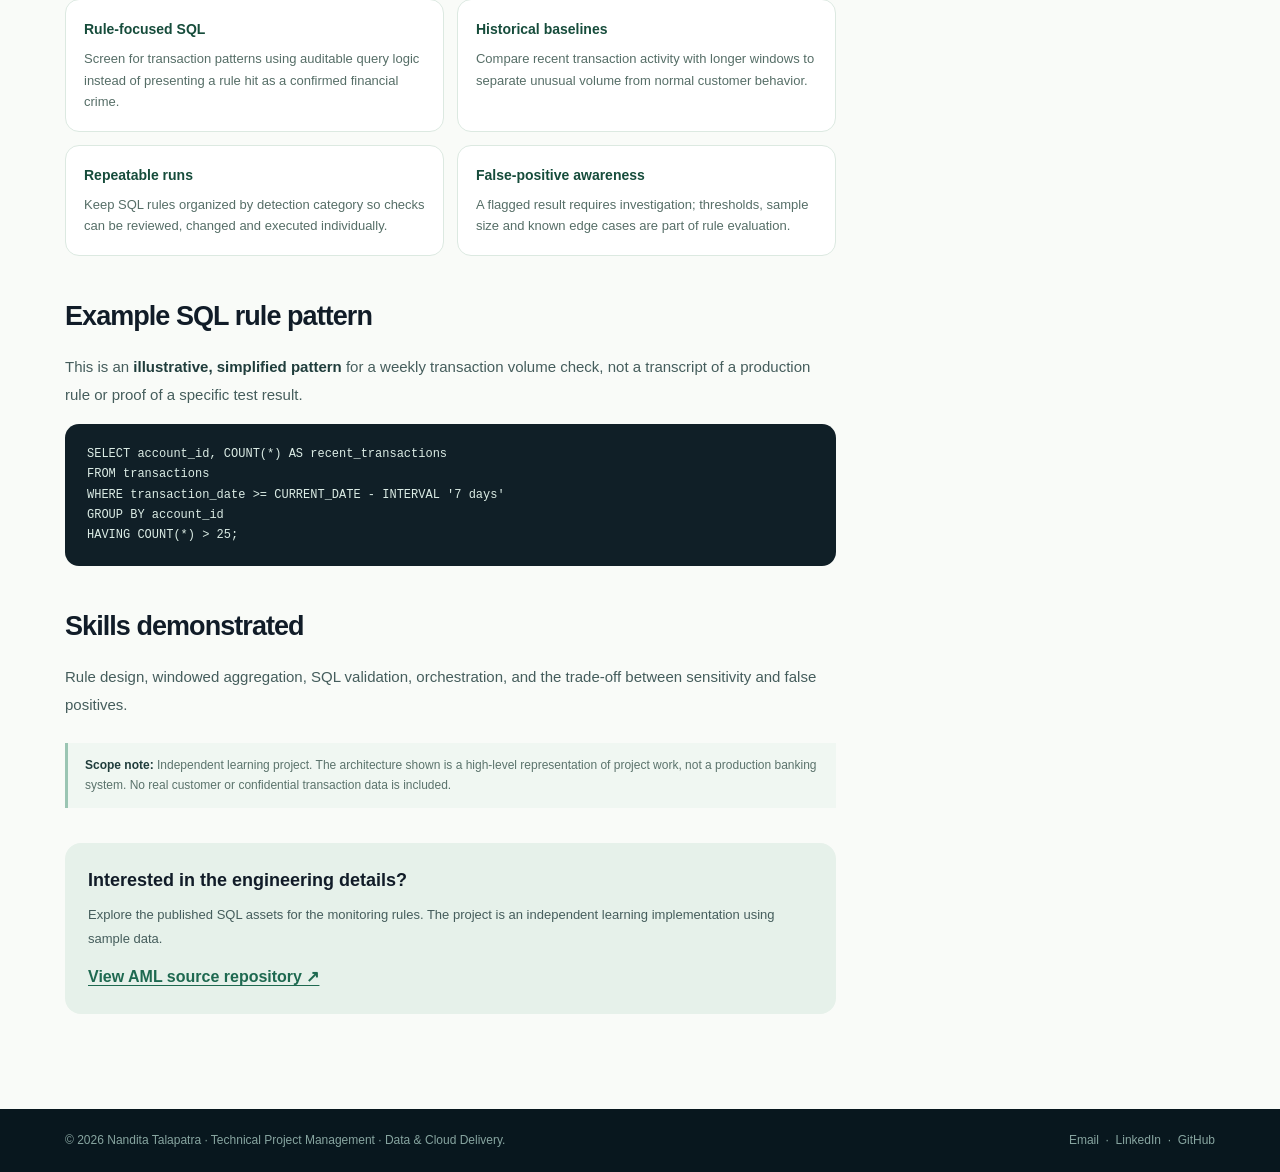
==== commit 02d2e199: "Add files via upload" ====
--- a/projects/aml-monitoring.html
+++ b/projects/aml-monitoring.html
@@ -1,12 +1,12 @@
 <!DOCTYPE html>
 <html lang="en"><head><meta charset="utf-8"/><meta content="width=device-width, initial-scale=1" name="viewport"/><meta content="A rules-driven pipeline for screening transaction behavior, with emphasis on structuring patterns and unusual transaction velocity." name="description"/><meta content="#0c252c" name="theme-color"/><title>AML Transaction Monitoring | Nandita Talapatra</title><link href="../assets/styles.css" rel="stylesheet"/><script defer="" src="../assets/main.js"></script></head><body><a class="skip" href="#main">Skip to content</a>
 <header class="site-header"><div class="container nav-wrap">
-<a aria-label="Nandita Talapatra portfolio home" class="brand" href="../index.html"><span class="brand-mark">NT.</span><span>Nandita Talapatra<small>Engineering · Delivery</small></span></a>
+<a aria-label="Nandita Talapatra portfolio home" class="brand" href="../index.html"><span class="brand-mark">NT.</span><span>Nandita Talapatra<small>Technical Project Management</small></span></a>
 <button aria-controls="navlinks" aria-expanded="false" class="nav-toggle" data-menu-toggle="" type="button">Menu ☰</button>
 <nav aria-label="Main navigation" class="nav-links" data-nav-links="" id="navlinks">
 <a href="../index.html#work">Selected work</a><a href="../index.html#about">About</a><a href="../index.html#experience">Experience</a><a href="../index.html#credentials">Credentials</a><a class="nav-action" href="../index.html#contact">Get in touch ↗</a>
-<a class="resume-link" href="../resume/Nandita_Talapatra_Technical_Project_Manager_Resume.pdf" rel="noopener noreferrer" target="_blank">Resume PDF ↗</a></nav></div></header><main id="main"><div class="container breadcrumb"><a href="../index.html#work">← Back to selected work</a></div><section class="detail-hero"><div class="container"><div class="eyebrow">Independent technical project</div><h1 class="serif">AML Transaction Monitoring</h1><p>A rules-driven pipeline for screening transaction behavior, with emphasis on structuring patterns and unusual transaction velocity.</p><div class="detail-tags"><span>PostgreSQL</span><span>SQL</span><span>Apache Airflow</span><span>Data quality</span></div></div></section><div class="container detail-layout"><article class="prose"><h2>Why this work matters</h2><p>Transaction datasets often contain patterns that are difficult to spot through manual review. This independent project explores repeatable SQL checks that help surface transactions requiring further review; a rule hit is an investigative signal, not proof of wrongdoing.</p><h2>My approach</h2><ul><li>Prepared a PostgreSQL-based environment to run repeatable transaction analysis.</li><li>Developed structuring checks and transaction velocity / volume logic with SQL.</li><li>Used an Airflow DAG to orchestrate monitoring checks, with emphasis on reproducibility and dependencies.</li><li>Organized the checks by detection category so additional rules can be added and tested independently.</li></ul><h2>High-level workflow</h2><div aria-label="Conceptual project flow" class="diagram" role="img"><div class="node">Transaction data<small>Input records</small></div><span aria-hidden="true" class="flow-next">→</span><div class="node">PostgreSQL<small>Query layer</small></div><span aria-hidden="true" class="flow-next">→</span><div class="node">SQL checks<small>Structuring / velocity</small></div><span aria-hidden="true" class="flow-next">→</span><div class="node">Airflow<small>Orchestration</small></div><span aria-hidden="true" class="flow-next">→</span><div class="node">Review output<small>Flagged patterns</small></div></div><p style="font-size:12px;color:#658275">Architecture illustration: summary of the workflow, not a copy of confidential or production implementation diagrams.</p><h2>Evidence and outcomes</h2><div class="evidence-list"><div>Local Airflow workflow practice was described for monitoring checks; a matching DAG is not verified in the public repository.</div><div>Rules discussed in the project include structuring and velocity/volume; other AML categories should only be listed after implementation.</div><div>Public GitHub source currently demonstrates SQL assets; end-to-end executions, rule coverage and automated test results are not published here.</div></div><h2>Engineering choices and quality checks</h2><div class="decision-grid"><div class="decision-card"><strong>Rule-focused SQL</strong><p>Screen for transaction patterns using auditable query logic instead of presenting a rule hit as a confirmed financial crime.</p></div><div class="decision-card"><strong>Historical baselines</strong><p>Compare recent transaction activity with longer windows to separate unusual volume from normal customer behavior.</p></div><div class="decision-card"><strong>Repeatable runs</strong><p>Keep SQL rules organized by detection category so checks can be reviewed, changed and executed individually.</p></div><div class="decision-card"><strong>False-positive awareness</strong><p>A flagged result requires investigation; thresholds, sample size and known edge cases are part of rule evaluation.</p></div></div><h2>Example SQL rule pattern</h2><p>This is an <strong>illustrative, simplified pattern</strong> for a weekly transaction volume check, not a transcript of a production rule or proof of a specific test result.</p><pre class="code-demo">SELECT account_id, COUNT(*) AS recent_transactions
+<a class="resume-link" href="../resume/Nandita_Talapatra_Technical_Project_Manager_Resume.pdf" rel="noopener noreferrer" target="_blank">Resume PDF ↗</a></nav></div></header><main id="main"><div class="container breadcrumb"><a href="../index.html#work">← Back to selected work</a></div><section class="detail-hero"><div class="container"><div class="eyebrow">Independent technical project</div><h1 class="serif">AML Transaction Monitoring</h1><p>A rules-driven pipeline for screening transaction behavior, with emphasis on structuring patterns and unusual transaction velocity.</p><div class="detail-tags"><span>PostgreSQL</span><span>SQL</span><span>Apache Airflow</span><span>Data quality</span></div></div></section><div class="container detail-layout"><article class="prose"><h2>Why this work matters</h2><p>Transaction datasets often contain patterns that are difficult to spot through manual review. This independent project explores repeatable SQL checks that help surface transactions requiring further review; a rule hit is an investigative signal, not proof of wrongdoing.</p><h2>My approach</h2><ul><li>Prepared a PostgreSQL-based environment to run repeatable transaction analysis.</li><li>Developed structuring checks and transaction velocity / volume logic with SQL.</li><li>Used an Airflow DAG to orchestrate monitoring checks, with emphasis on reproducibility and dependencies.</li><li>Organized the checks by detection category so additional rules can be added and tested independently.</li></ul><h2>High-level workflow</h2><div aria-label="Conceptual project flow" class="diagram" role="img"><div class="node">Transaction data<small>Input records</small></div><span aria-hidden="true" class="flow-next">→</span><div class="node">PostgreSQL<small>Query layer</small></div><span aria-hidden="true" class="flow-next">→</span><div class="node">SQL checks<small>Structuring / velocity</small></div><span aria-hidden="true" class="flow-next">→</span><div class="node">Airflow<small>Orchestration</small></div><span aria-hidden="true" class="flow-next">→</span><div class="node">Review output<small>Flagged patterns</small></div></div><p style="font-size:12px;color:#658275">Architecture illustration: summary of the workflow, not a copy of confidential or production implementation diagrams.</p><h2>Evidence and outcomes</h2><div class="evidence-list"><div>SQL checks cover structuring and transaction velocity / volume patterns.</div><div>Local workflow practice uses Airflow to coordinate monitoring checks.</div><div>Published evidence: SQL project files in the linked repository. The local Airflow workflow is not included in the public code.</div></div><h2>Engineering choices and quality checks</h2><div class="decision-grid"><div class="decision-card"><strong>Rule-focused SQL</strong><p>Screen for transaction patterns using auditable query logic instead of presenting a rule hit as a confirmed financial crime.</p></div><div class="decision-card"><strong>Historical baselines</strong><p>Compare recent transaction activity with longer windows to separate unusual volume from normal customer behavior.</p></div><div class="decision-card"><strong>Repeatable runs</strong><p>Keep SQL rules organized by detection category so checks can be reviewed, changed and executed individually.</p></div><div class="decision-card"><strong>False-positive awareness</strong><p>A flagged result requires investigation; thresholds, sample size and known edge cases are part of rule evaluation.</p></div></div><h2>Example SQL rule pattern</h2><p>This is an <strong>illustrative, simplified pattern</strong> for a weekly transaction volume check, not a transcript of a production rule or proof of a specific test result.</p><pre class="code-demo">SELECT account_id, COUNT(*) AS recent_transactions
 FROM transactions
 WHERE transaction_date &gt;= CURRENT_DATE - INTERVAL '7 days'
 GROUP BY account_id
-HAVING COUNT(*) &gt; 25;</pre><div class="proof-note"><strong>What is publicly verifiable:</strong> the linked repository contains SQL project files. Airflow workflow practice is described as local project work; the public repository should not be treated as containing an Airflow DAG until it is actually added. Screenshots and a passing test log have not been supplied for this portfolio package.</div><h2>Skills demonstrated</h2><p>Rule design, windowed aggregation, SQL validation, orchestration, and the trade-off between sensitivity and false positives.</p><div class="disclosure"><strong>Scope note:</strong> Independent learning project. The architecture shown is a high-level representation of project work, not a production banking system. No real customer or confidential transaction data is included.</div><div class="cta-box"><h3>Interested in the engineering details?</h3><p>Inspect the published SQL assets. For a full reproducible walkthrough, the repository still needs setup instructions, test fixtures and execution screenshots.</p><a class="mini-link" href="https://github.com/nanditatalapatra/AML_Transaction_Monitoring_System" rel="noopener noreferrer" target="_blank">View AML source repository ↗</a></div></article><aside class="sidebar"><div class="side-box"><h3>Project snapshot</h3><div class="fact"><strong>2</strong><span>Rule categories documented</span></div><div class="fact"><strong>SQL + Airflow</strong><span>Primary workflow</span></div></div><div class="side-box"><h3>Status</h3><p>Independent project · public code repository available</p><a class="mini-link" href="../index.html#contact">Contact about this work ↗</a></div><div class="side-box"><h3>More case studies</h3><p><a class="mini-link" href="../index.html#work">Browse all selected work ↗</a></p></div></aside></div></main><footer class="footer"><div class="container footer-inner"><span>© <span data-year="">2026  ·  <a href="../resume/Nandita_Talapatra_Technical_Project_Manager_Resume.pdf" rel="noopener noreferrer" target="_blank">Resume PDF</a></span> Nandita Talapatra · Built for clarity and credibility.</span><span><a href="mailto:nanditatalapatra9@gmail.com">Email</a>  ·  <a href="https://www.linkedin.com/in/ntalapatra/" rel="noopener noreferrer" target="_blank">LinkedIn</a>  ·  <a href="https://github.com/nanditatalapatra" rel="noopener noreferrer" target="_blank">GitHub</a></span></div></footer></body></html>+HAVING COUNT(*) &gt; 25;</pre><h2>Skills demonstrated</h2><p>Rule design, windowed aggregation, SQL validation, orchestration, and the trade-off between sensitivity and false positives.</p><div class="disclosure"><strong>Scope note:</strong> Independent learning project. The architecture shown is a high-level representation of project work, not a production banking system. No real customer or confidential transaction data is included.</div><div class="cta-box"><h3>Interested in the engineering details?</h3><p>Explore the published SQL assets for the monitoring rules. The project is an independent learning implementation using sample data.</p><a class="mini-link" href="https://github.com/nanditatalapatra/AML_Transaction_Monitoring_System" rel="noopener noreferrer" target="_blank">View AML source repository ↗</a></div></article><aside class="sidebar"><div class="side-box"><h3>Project snapshot</h3><div class="fact"><strong>2</strong><span>Rule categories documented</span></div><div class="fact"><strong>SQL + Airflow</strong><span>Primary workflow</span></div></div><div class="side-box"><h3>Status</h3><p>Independent project · public code repository available</p><a class="mini-link" href="../index.html#contact">Contact about this work ↗</a></div><div class="side-box"><h3>More case studies</h3><p><a class="mini-link" href="../index.html#work">Browse all selected work ↗</a></p></div></aside></div></main><footer class="footer"><div class="container footer-inner"><span>© <span data-year="">2026  ·  <a href="../resume/Nandita_Talapatra_Technical_Project_Manager_Resume.pdf" rel="noopener noreferrer" target="_blank">Resume PDF</a></span> Nandita Talapatra · Technical Project Management · Data &amp; Cloud Delivery.</span><span><a href="mailto:nanditatalapatra9@gmail.com">Email</a>  ·  <a href="https://www.linkedin.com/in/ntalapatra/" rel="noopener noreferrer" target="_blank">LinkedIn</a>  ·  <a href="https://github.com/nanditatalapatra" rel="noopener noreferrer" target="_blank">GitHub</a></span></div></footer></body></html>
--- a/assets/styles.css
+++ b/assets/styles.css
@@ -4,7 +4,7 @@
 .site-header{position:sticky;top:0;z-index:10;background:rgba(249,251,248,.96);border-bottom:1px solid var(--line);backdrop-filter:blur(12px)}.nav-wrap{height:78px;display:flex;align-items:center;justify-content:space-between;gap:24px}.brand{display:flex;align-items:center;gap:13px;line-height:1.1;font-weight:760;font-size:15px;letter-spacing:-.02em}.brand-mark{width:39px;height:39px;border-radius:11px;background:var(--dark);color:#ddffe9;display:grid;place-items:center;font-size:14px;letter-spacing:-.04em}.brand small{display:block;color:var(--muted);font-size:11px;font-weight:500;margin-top:5px;letter-spacing:.06em;text-transform:uppercase}.nav-links{display:flex;align-items:center;gap:26px;font-size:13px;font-weight:600;color:#334d54}.nav-links a:hover,.inline-link:hover{color:var(--mintdeep)}.nav-action{border:1px solid #c9dcd4;border-radius:999px;padding:9px 16px}.nav-toggle{display:none;cursor:pointer;background:none;border:1px solid #ccd9d3;padding:7px 13px;border-radius:9px;color:var(--ink)}
 .hero{background:radial-gradient(circle at 100% 3%,rgba(71,146,136,.27),transparent 38%),linear-gradient(116deg,#0c1b25,#0c252c 75%,#133a3a);color:#f2faf6;overflow:hidden}.hero-inner{display:grid;grid-template-columns:1.1fr .9fr;gap:60px;min-height:592px;align-items:center;padding:90px 0 84px}.eyebrow,.eyebrow-light{font-size:11px;letter-spacing:.19em;text-transform:uppercase;font-weight:750;color:#98dac2}.eyebrow-light{color:#3f866e}.hero h1{font-size:clamp(44px,5.4vw,76px);line-height:1.04;margin:23px 0 23px;max-width:735px}.hero h1 em{font-style:normal;color:var(--mint)}.hero-sub{max-width:540px;font-size:17px;color:#b7ccc8;line-height:1.8}.hero-actions{display:flex;flex-wrap:wrap;gap:11px;margin:32px 0 0}.button{display:inline-flex;align-items:center;justify-content:center;gap:10px;padding:12px 18px;font-size:13px;font-weight:750;border-radius:10px;transition:transform .2s,background-color .2s}.button:hover{transform:translateY(-2px)}.button-light{background:var(--mint);color:#0b3028}.button-outline{border:1px solid #53716d;color:#f0f9f4}.button-dark{background:var(--dark);color:#e9fff2}.button-border{border:1px solid #cfddd8;color:#1a3c38}.hero-note{margin-top:40px;color:#8faeaa;font-size:12px}.hero-graphic{padding:28px;background:rgba(255,255,255,.06);border:1px solid rgba(205,255,222,.18);box-shadow:0 40px 80px rgba(0,0,0,.15);border-radius:22px;position:relative}.graphic-top{display:flex;align-items:center;justify-content:space-between;padding-bottom:24px;border-bottom:1px solid rgba(255,255,255,.12);font-size:11px;color:#a4c2ba;letter-spacing:.13em;text-transform:uppercase}.dots{display:flex;gap:6px}.dots i{display:block;width:8px;height:8px;border-radius:50%;background:#4e7471}.dots i:first-child{background:#c1dab7}.flow-stack{display:grid;grid-template-columns:1fr;gap:10px;padding:26px 0}.flow-item{border-radius:12px;background:rgba(210,252,226,.07);border:1px solid rgba(210,252,226,.12);padding:16px 18px;display:flex;align-items:center;justify-content:space-between;gap:10px}.flow-item strong{font-size:15px;color:#eef9ef}.flow-item span{font-size:11px;color:#a0c3b9}.flow-tag{background:rgba(175,244,203,.16);color:#beffdc;border:1px solid rgba(175,244,203,.24);padding:3px 7px;border-radius:6px;font-size:10px}.flow-arrow{text-align:center;color:#95cdb8;margin:-7px 0;line-height:1;font-size:18px}.graphic-bottom{display:flex;align-items:center;justify-content:space-between;padding-top:15px;border-top:1px solid rgba(255,255,255,.12);font-size:12px;color:#a0c6b8}.tiny-led{display:inline-block;width:8px;height:8px;background:#7affbd;border-radius:50%;box-shadow:0 0 15px #69d4a3;margin-right:7px}
 .stat-strip{background:#e8f4ed;border-bottom:1px solid #d3e5d9}.stat-grid{display:grid;grid-template-columns:repeat(4,1fr);gap:25px;padding:25px 0}.stat{border-left:1px solid #bfd9c9;padding-left:22px}.stat:first-child{border-left:0;padding-left:0}.stat strong{display:block;font-size:29px;line-height:1.25;letter-spacing:-.04em;color:#183a32}.stat span{font-size:12px;color:#5a756d}.section{padding:100px 0}.section-tight{padding:70px 0}.section-head{display:flex;justify-content:space-between;align-items:end;gap:28px;margin-bottom:36px}.section-head h2{font-size:clamp(34px,3.8vw,50px);line-height:1.14;margin:9px 0 0}.section-head p{max-width:390px;color:var(--muted);font-size:14px;margin:0}.section-lede{font-size:17px;color:var(--ink2);line-height:1.8}.filter-bar{display:flex;gap:9px;flex-wrap:wrap;margin-bottom:26px}.filter-btn{border:1px solid #d0dfd9;background:transparent;color:#42645a;padding:9px 15px;border-radius:999px;cursor:pointer;font-size:12px;font-weight:720}.filter-btn.active,.filter-btn[aria-pressed=true]{background:var(--dark);color:#fff;border-color:var(--dark)}.project-grid{display:grid;grid-template-columns:repeat(2,minmax(0,1fr));gap:20px}.project-card{background:#fff;border:1px solid #e2eae7;border-radius:19px;overflow:hidden;box-shadow:0 8px 30px rgba(25,58,58,.035);transition:transform .2s,box-shadow .2s}.project-card:hover{transform:translateY(-4px);box-shadow:var(--shadow)}.card-top{height:145px;position:relative;display:flex;align-items:center;padding:24px 27px;overflow:hidden}.card-top:before{content:'';position:absolute;width:160px;height:160px;border:1px solid rgba(255,255,255,.25);border-radius:50%;top:-65px;right:-35px}.card-top:after{content:'';position:absolute;width:215px;height:215px;border:1px solid rgba(255,255,255,.22);border-radius:50%;bottom:-160px;right:40px}.tone-dark{background:linear-gradient(115deg,#102b35,#1d5760);color:#d6fbeb}.tone-mint{background:linear-gradient(115deg,#2c765a,#4d9a77);color:#efffee}.tone-amber{background:linear-gradient(115deg,#b58156,#e0ae72);color:#fff}.tone-blue{background:linear-gradient(115deg,#31476e,#5d79a6);color:#fff}.tone-purple{background:linear-gradient(115deg,#706278,#a08bae);color:#fff}.card-number{font-size:48px;font-family:Georgia,serif;font-weight:400;opacity:.9;letter-spacing:-.08em}.card-art{margin-left:auto;display:grid;grid-template-columns:repeat(3,20px);gap:8px;transform:rotate(-13deg);z-index:1}.card-art i{width:20px;height:20px;border:1px solid rgba(255,255,255,.7);border-radius:4px}.card-art i:nth-child(2),.card-art i:nth-child(4){background:rgba(255,255,255,.3)}.card-content{padding:27px}.meta{color:#538069;font-size:11px;letter-spacing:.1em;font-weight:800;text-transform:uppercase;margin-bottom:9px}.card-content h3{font-size:22px;line-height:1.3;letter-spacing:-.035em;margin-bottom:10px}.card-content p{font-size:14px;color:#60727b;min-height:70px}.tags{display:flex;gap:7px;flex-wrap:wrap;margin-top:18px}.tag{font-size:10px;padding:5px 9px;border-radius:7px;background:#eef4f0;color:#416257;font-weight:720}.card-footer{border-top:1px solid #edf1ef;margin-top:23px;padding-top:18px;color:#154c43;font-size:12px;font-weight:780;display:flex;justify-content:space-between}.card-footer .arrow{font-size:17px}.project-card[hidden]{display:none!important}
-.about-panel{background:var(--teal);border-radius:24px;padding:52px;display:grid;grid-template-columns:1fr 1fr;gap:60px}.about-panel h2{font-size:43px;line-height:1.15;margin:12px 0 22px}.about-panel p{color:#47635b;font-size:15px}.expertise{display:grid;grid-template-columns:1fr 1fr;gap:25px}.expertise h3{font-size:14px;letter-spacing:-.02em;margin:0 0 14px}.expertise ul{margin:0;padding-left:18px;color:#3e5e55;font-size:13px;line-height:2}.timeline{display:grid;grid-template-columns:repeat(3,1fr);gap:15px}.timeline-item{border:1px solid #dfe9e4;background:#fff;padding:27px;border-radius:15px}.timeline-date{font-size:12px;font-weight:800;color:#4a9479;letter-spacing:.07em}.timeline-item h3{font-size:19px;letter-spacing:-.03em;margin:10px 0 4px}.timeline-item p{font-size:13px;color:#5f746f}.timeline-item .label{font-size:12px;font-weight:700;color:#3a5e55}.credentials{display:grid;grid-template-columns:1.1fr 1fr;gap:40px}.credential-list{display:grid;gap:12px}.credential{padding:17px 20px;border:1px solid #dfe9e5;background:#fff;border-radius:12px;display:flex;justify-content:space-between;align-items:center;gap:14px}.credential strong{font-size:14px}.credential span{font-size:12px;color:#70837b}.learn-box{background:#13302f;color:#eafff4;border-radius:19px;padding:34px}.learn-box h3{font-size:26px;letter-spacing:-.045em}.learn-box p{color:#b3d1c8;font-size:14px}.learn-box li{font-size:13px;color:#c7e3d8;margin-bottom:9px}.contact-section{background:var(--dark);color:#f5fff9;padding:83px 0}.contact-inner{display:flex;align-items:end;justify-content:space-between;gap:35px}.contact-inner h2{font-size:clamp(36px,4.5vw,58px);line-height:1.1;margin:10px 0}.contact-inner p{color:#a2bfb9;font-size:15px;max-width:590px}.footer{background:#08171e;color:#87a5a0;padding:22px 0;font-size:12px}.footer-inner{display:flex;align-items:center;justify-content:space-between;gap:14px;flex-wrap:wrap}.footer a:hover{color:#d3fae8}
+.about-panel{background:var(--teal);border-radius:24px;padding:52px;display:grid;grid-template-columns:1fr 1fr;gap:60px}.about-panel h2{font-size:43px;line-height:1.15;margin:12px 0 22px}.about-panel p{color:#47635b;font-size:15px}.expertise{display:grid;grid-template-columns:1fr 1fr;gap:25px}.expertise h3{font-size:14px;letter-spacing:-.02em;margin:0 0 14px}.expertise ul{margin:0;padding-left:18px;color:#3e5e55;font-size:13px;line-height:2}.timeline{display:grid;grid-template-columns:repeat(2,minmax(0,1fr));gap:15px}.timeline-item{border:1px solid #dfe9e4;background:#fff;padding:27px;border-radius:15px}.timeline-date{font-size:12px;font-weight:800;color:#4a9479;letter-spacing:.07em}.timeline-item h3{font-size:19px;letter-spacing:-.03em;margin:10px 0 4px}.timeline-item p{font-size:13px;color:#5f746f}.timeline-item .label{font-size:12px;font-weight:700;color:#3a5e55}.credentials{display:grid;grid-template-columns:1.1fr 1fr;gap:40px}.credential-list{display:grid;gap:12px}.credential{padding:17px 20px;border:1px solid #dfe9e5;background:#fff;border-radius:12px;display:flex;justify-content:space-between;align-items:center;gap:14px}.credential strong{font-size:14px}.credential span{font-size:12px;color:#70837b}.learn-box{background:#13302f;color:#eafff4;border-radius:19px;padding:34px}.learn-box h3{font-size:26px;letter-spacing:-.045em}.learn-box p{color:#b3d1c8;font-size:14px}.learn-box li{font-size:13px;color:#c7e3d8;margin-bottom:9px}.contact-section{background:var(--dark);color:#f5fff9;padding:83px 0}.contact-inner{display:flex;align-items:end;justify-content:space-between;gap:35px}.contact-inner h2{font-size:clamp(36px,4.5vw,58px);line-height:1.1;margin:10px 0}.contact-inner p{color:#a2bfb9;font-size:15px;max-width:590px}.footer{background:#08171e;color:#87a5a0;padding:22px 0;font-size:12px}.footer-inner{display:flex;align-items:center;justify-content:space-between;gap:14px;flex-wrap:wrap}.footer a:hover{color:#d3fae8}
 /* Detail pages */
 .breadcrumb{color:#668276;font-size:12px;padding:31px 0}.breadcrumb a{text-decoration:underline;text-underline-offset:3px}.detail-hero{background:radial-gradient(circle at 85% 7%,rgba(150,222,193,.17),transparent 35%),#0f292e;color:#f4fff9;padding:76px 0}.detail-hero .container{max-width:1050px}.detail-hero h1{font-size:clamp(40px,5vw,64px);line-height:1.09;max-width:870px;margin:14px 0 21px}.detail-hero p{font-size:17px;color:#b5d0c8;max-width:770px}.detail-tags{display:flex;gap:10px;flex-wrap:wrap;margin-top:26px}.detail-tags span{padding:6px 10px;background:#254744;border:1px solid #3c6760;border-radius:6px;font-size:12px}.detail-layout{display:grid;grid-template-columns:minmax(0,1.65fr) minmax(220px,.7fr);gap:52px;padding:70px 0 95px}.prose h2{font-size:27px;letter-spacing:-.035em;margin:38px 0 15px}.prose h2:first-child{margin-top:0}.prose p,.prose li{font-size:15px;color:#455d5c;line-height:1.85}.prose ul{padding-left:23px}.prose li{margin:7px 0}.prose strong{color:#203d3c}.sidebar{align-self:start;position:sticky;top:115px}.side-box{border:1px solid #dae9e3;background:#fff;border-radius:16px;padding:23px;margin-bottom:15px}.side-box h3{font-size:12px;letter-spacing:.15em;color:#44775e;text-transform:uppercase}.side-box p{font-size:13px;color:#59736d;margin:12px 0}.fact{padding:13px 0;border-bottom:1px solid #e6eee9}.fact:last-child{border-bottom:0}.fact strong{display:block;font-size:20px;color:#184a3d;letter-spacing:-.04em}.fact span{display:block;font-size:11px;color:#7b9286}.diagram{display:flex;gap:8px;align-items:center;justify-content:center;flex-wrap:wrap;border:1px solid #d3e3db;padding:25px 14px;border-radius:17px;background:#eef7f0;margin:26px 0}.diagram .node{background:#fff;border:1px solid #b9d8c6;border-radius:12px;min-width:110px;padding:17px 12px;text-align:center;font-size:12px;font-weight:780;color:#28544a}.diagram .node small{display:block;font-size:10px;font-weight:500;color:#61847b;margin-top:4px}.diagram .flow-next{font-size:19px;color:#58997a}.disclosure{border-left:3px solid #9bc5b3;padding:13px 17px;background:#f0f7f2;font-size:12px;color:#5b736c;margin:24px 0}.evidence-list{display:grid;gap:10px}.evidence-list div{border-left:2px solid #addbc5;padding:5px 0 5px 15px;font-size:14px;color:#49645e}.cta-box{margin-top:35px;padding:23px;background:#e6f1ea;border-radius:16px}.cta-box h3{font-size:18px;margin-bottom:7px}.cta-box p{font-size:13px}.mini-link{color:#1e6950;text-decoration:underline;text-underline-offset:3px;font-weight:750}
 @media (max-width:950px){.hero-inner{gap:32px;min-height:0}.hero-graphic{padding:19px}.stat-grid{gap:10px}.about-panel{padding:33px;gap:22px}.detail-layout{gap:25px}.contact-inner{align-items:start;flex-direction:column}}
@@ -33,3 +33,7 @@
 .contact-section .button-resume{background:#b9f5da;color:#0b3028}
 .contact-section .hero-actions{max-width:500px}
 @media(max-width:760px){.proof-grid,.decision-grid{grid-template-columns:1fr}.resume-banner{align-items:flex-start;flex-direction:column}.resume-banner .button{width:100%}.nav-links .resume-link{margin-top:8px}}
+
+/* Readiness work sample */
+.table-scroll{overflow-x:auto}.readiness-table{width:100%;border-collapse:collapse;font-size:13px;background:#fff}.readiness-table th,.readiness-table td{text-align:left;padding:14px;border:1px solid var(--line);vertical-align:top}.readiness-table th{background:var(--teal);color:var(--ink)}.hero h1{font-size:clamp(42px,4.7vw,65px)}
+@media(min-width:761px) and (max-width:1100px){.nav-links{gap:12px;font-size:12px}.brand small{font-size:9px}.nav-wrap{gap:12px}}
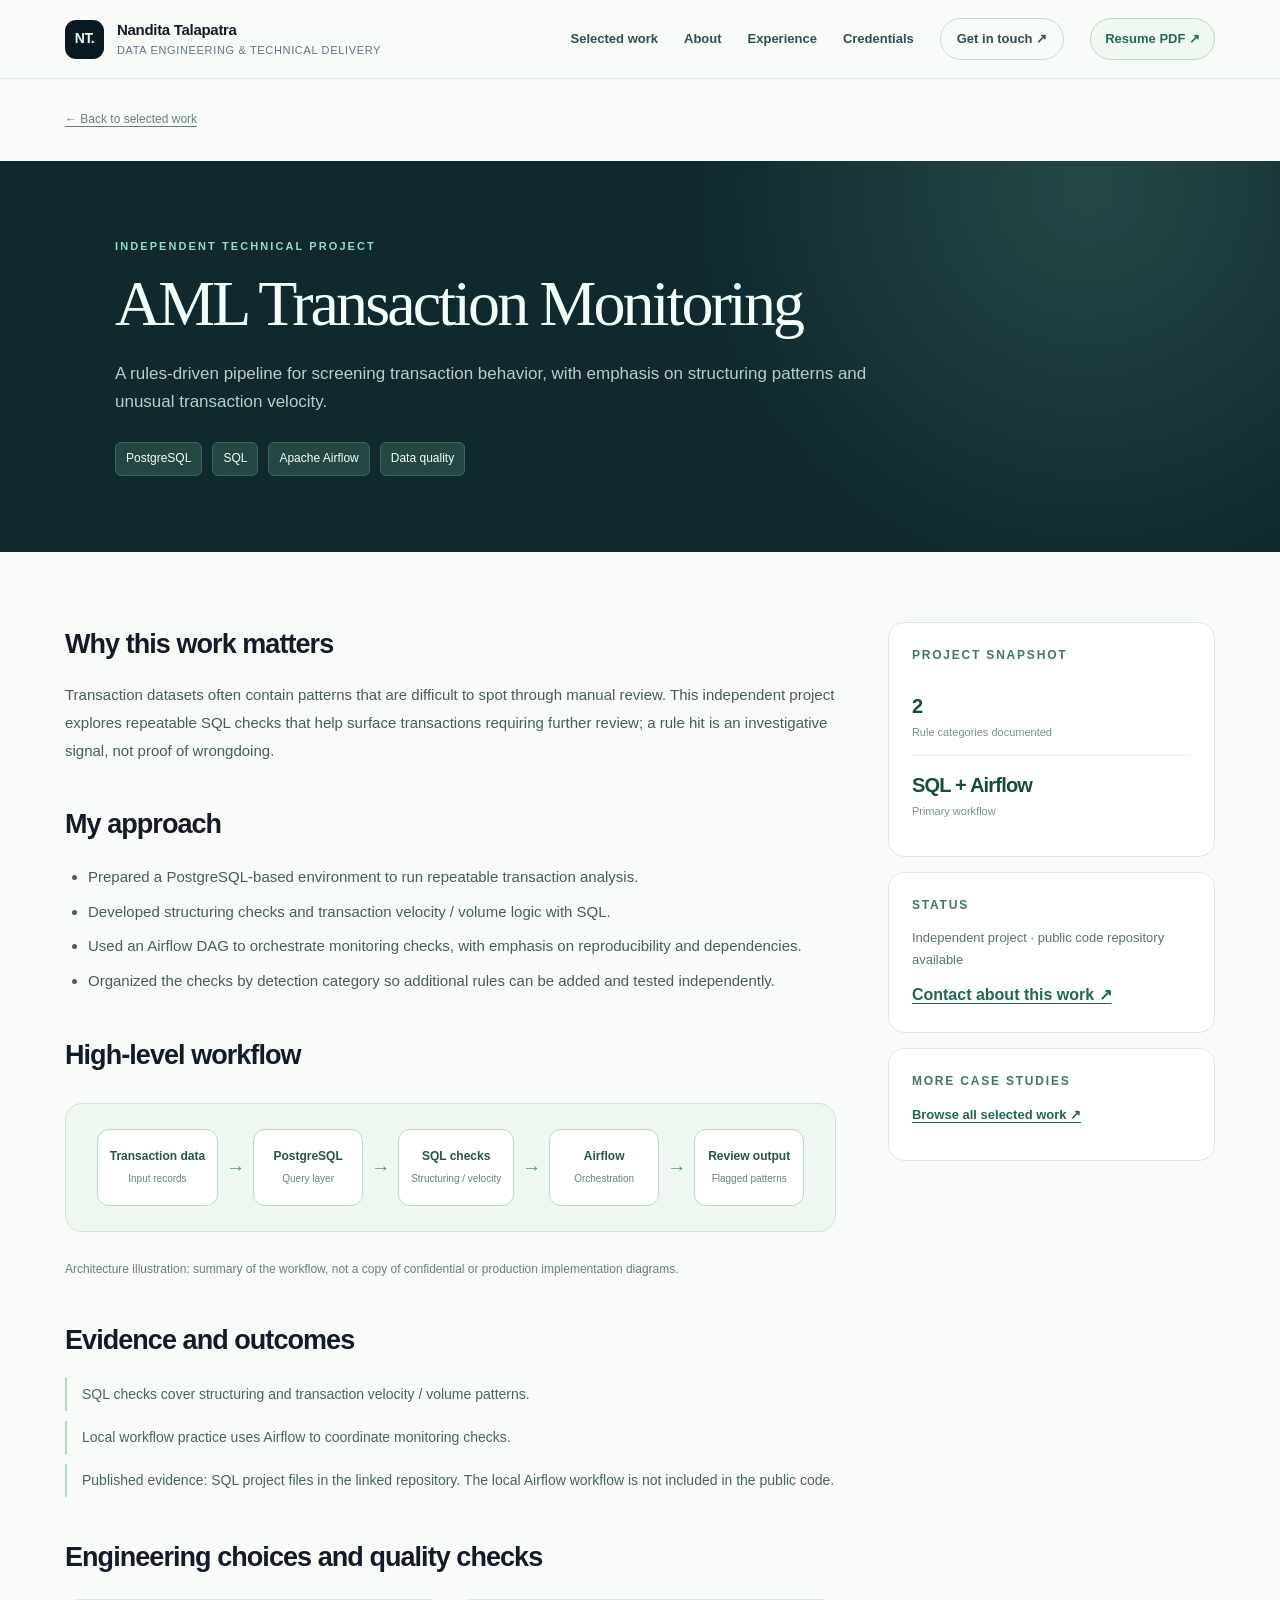
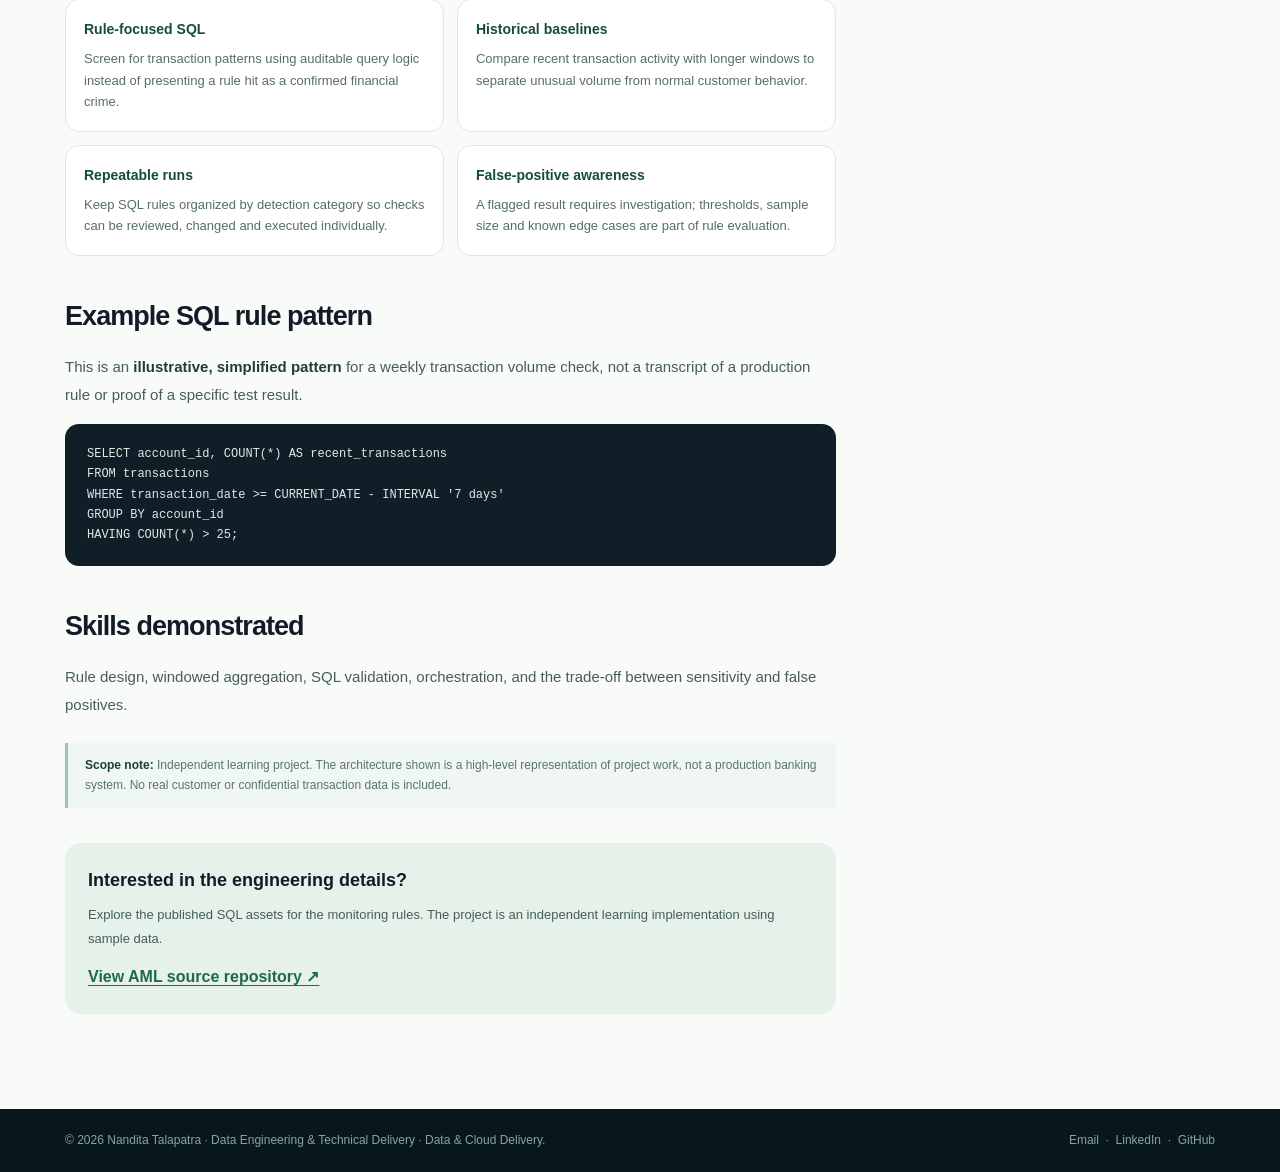
==== commit 76b154bd: "Align portfolio with final data engineering resume" ====
--- a/projects/aml-monitoring.html
+++ b/projects/aml-monitoring.html
@@ -1,12 +1,12 @@
 <!DOCTYPE html>
 <html lang="en"><head><meta charset="utf-8"/><meta content="width=device-width, initial-scale=1" name="viewport"/><meta content="A rules-driven pipeline for screening transaction behavior, with emphasis on structuring patterns and unusual transaction velocity." name="description"/><meta content="#0c252c" name="theme-color"/><title>AML Transaction Monitoring | Nandita Talapatra</title><link href="../assets/styles.css" rel="stylesheet"/><script defer="" src="../assets/main.js"></script></head><body><a class="skip" href="#main">Skip to content</a>
 <header class="site-header"><div class="container nav-wrap">
-<a aria-label="Nandita Talapatra portfolio home" class="brand" href="../index.html"><span class="brand-mark">NT.</span><span>Nandita Talapatra<small>Technical Project Management</small></span></a>
+<a aria-label="Nandita Talapatra portfolio home" class="brand" href="../index.html"><span class="brand-mark">NT.</span><span>Nandita Talapatra<small>Data Engineering &amp; Technical Delivery</small></span></a>
 <button aria-controls="navlinks" aria-expanded="false" class="nav-toggle" data-menu-toggle="" type="button">Menu ☰</button>
 <nav aria-label="Main navigation" class="nav-links" data-nav-links="" id="navlinks">
 <a href="../index.html#work">Selected work</a><a href="../index.html#about">About</a><a href="../index.html#experience">Experience</a><a href="../index.html#credentials">Credentials</a><a class="nav-action" href="../index.html#contact">Get in touch ↗</a>
-<a class="resume-link" href="../resume/Nandita_Talapatra_Technical_Project_Manager_Resume.pdf" rel="noopener noreferrer" target="_blank">Resume PDF ↗</a></nav></div></header><main id="main"><div class="container breadcrumb"><a href="../index.html#work">← Back to selected work</a></div><section class="detail-hero"><div class="container"><div class="eyebrow">Independent technical project</div><h1 class="serif">AML Transaction Monitoring</h1><p>A rules-driven pipeline for screening transaction behavior, with emphasis on structuring patterns and unusual transaction velocity.</p><div class="detail-tags"><span>PostgreSQL</span><span>SQL</span><span>Apache Airflow</span><span>Data quality</span></div></div></section><div class="container detail-layout"><article class="prose"><h2>Why this work matters</h2><p>Transaction datasets often contain patterns that are difficult to spot through manual review. This independent project explores repeatable SQL checks that help surface transactions requiring further review; a rule hit is an investigative signal, not proof of wrongdoing.</p><h2>My approach</h2><ul><li>Prepared a PostgreSQL-based environment to run repeatable transaction analysis.</li><li>Developed structuring checks and transaction velocity / volume logic with SQL.</li><li>Used an Airflow DAG to orchestrate monitoring checks, with emphasis on reproducibility and dependencies.</li><li>Organized the checks by detection category so additional rules can be added and tested independently.</li></ul><h2>High-level workflow</h2><div aria-label="Conceptual project flow" class="diagram" role="img"><div class="node">Transaction data<small>Input records</small></div><span aria-hidden="true" class="flow-next">→</span><div class="node">PostgreSQL<small>Query layer</small></div><span aria-hidden="true" class="flow-next">→</span><div class="node">SQL checks<small>Structuring / velocity</small></div><span aria-hidden="true" class="flow-next">→</span><div class="node">Airflow<small>Orchestration</small></div><span aria-hidden="true" class="flow-next">→</span><div class="node">Review output<small>Flagged patterns</small></div></div><p style="font-size:12px;color:#658275">Architecture illustration: summary of the workflow, not a copy of confidential or production implementation diagrams.</p><h2>Evidence and outcomes</h2><div class="evidence-list"><div>SQL checks cover structuring and transaction velocity / volume patterns.</div><div>Local workflow practice uses Airflow to coordinate monitoring checks.</div><div>Published evidence: SQL project files in the linked repository. The local Airflow workflow is not included in the public code.</div></div><h2>Engineering choices and quality checks</h2><div class="decision-grid"><div class="decision-card"><strong>Rule-focused SQL</strong><p>Screen for transaction patterns using auditable query logic instead of presenting a rule hit as a confirmed financial crime.</p></div><div class="decision-card"><strong>Historical baselines</strong><p>Compare recent transaction activity with longer windows to separate unusual volume from normal customer behavior.</p></div><div class="decision-card"><strong>Repeatable runs</strong><p>Keep SQL rules organized by detection category so checks can be reviewed, changed and executed individually.</p></div><div class="decision-card"><strong>False-positive awareness</strong><p>A flagged result requires investigation; thresholds, sample size and known edge cases are part of rule evaluation.</p></div></div><h2>Example SQL rule pattern</h2><p>This is an <strong>illustrative, simplified pattern</strong> for a weekly transaction volume check, not a transcript of a production rule or proof of a specific test result.</p><pre class="code-demo">SELECT account_id, COUNT(*) AS recent_transactions
+<a class="resume-link" href="../resume/Nandita_Talapatra_Data_Engineer_Resume.pdf" rel="noopener noreferrer" target="_blank">Resume PDF ↗</a></nav></div></header><main id="main"><div class="container breadcrumb"><a href="../index.html#work">← Back to selected work</a></div><section class="detail-hero"><div class="container"><div class="eyebrow">Independent technical project</div><h1 class="serif">AML Transaction Monitoring</h1><p>A rules-driven pipeline for screening transaction behavior, with emphasis on structuring patterns and unusual transaction velocity.</p><div class="detail-tags"><span>PostgreSQL</span><span>SQL</span><span>Apache Airflow</span><span>Data quality</span></div></div></section><div class="container detail-layout"><article class="prose"><h2>Why this work matters</h2><p>Transaction datasets often contain patterns that are difficult to spot through manual review. This independent project explores repeatable SQL checks that help surface transactions requiring further review; a rule hit is an investigative signal, not proof of wrongdoing.</p><h2>My approach</h2><ul><li>Prepared a PostgreSQL-based environment to run repeatable transaction analysis.</li><li>Developed structuring checks and transaction velocity / volume logic with SQL.</li><li>Used an Airflow DAG to orchestrate monitoring checks, with emphasis on reproducibility and dependencies.</li><li>Organized the checks by detection category so additional rules can be added and tested independently.</li></ul><h2>High-level workflow</h2><div aria-label="Conceptual project flow" class="diagram" role="img"><div class="node">Transaction data<small>Input records</small></div><span aria-hidden="true" class="flow-next">→</span><div class="node">PostgreSQL<small>Query layer</small></div><span aria-hidden="true" class="flow-next">→</span><div class="node">SQL checks<small>Structuring / velocity</small></div><span aria-hidden="true" class="flow-next">→</span><div class="node">Airflow<small>Orchestration</small></div><span aria-hidden="true" class="flow-next">→</span><div class="node">Review output<small>Flagged patterns</small></div></div><p style="font-size:12px;color:#658275">Architecture illustration: summary of the workflow, not a copy of confidential or production implementation diagrams.</p><h2>Evidence and outcomes</h2><div class="evidence-list"><div>SQL checks cover structuring and transaction velocity / volume patterns.</div><div>Local workflow practice uses Airflow to coordinate monitoring checks.</div><div>Published evidence: SQL project files in the linked repository. The local Airflow workflow is not included in the public code.</div></div><h2>Engineering choices and quality checks</h2><div class="decision-grid"><div class="decision-card"><strong>Rule-focused SQL</strong><p>Screen for transaction patterns using auditable query logic instead of presenting a rule hit as a confirmed financial crime.</p></div><div class="decision-card"><strong>Historical baselines</strong><p>Compare recent transaction activity with longer windows to separate unusual volume from normal customer behavior.</p></div><div class="decision-card"><strong>Repeatable runs</strong><p>Keep SQL rules organized by detection category so checks can be reviewed, changed and executed individually.</p></div><div class="decision-card"><strong>False-positive awareness</strong><p>A flagged result requires investigation; thresholds, sample size and known edge cases are part of rule evaluation.</p></div></div><h2>Example SQL rule pattern</h2><p>This is an <strong>illustrative, simplified pattern</strong> for a weekly transaction volume check, not a transcript of a production rule or proof of a specific test result.</p><pre class="code-demo">SELECT account_id, COUNT(*) AS recent_transactions
 FROM transactions
 WHERE transaction_date &gt;= CURRENT_DATE - INTERVAL '7 days'
 GROUP BY account_id
-HAVING COUNT(*) &gt; 25;</pre><h2>Skills demonstrated</h2><p>Rule design, windowed aggregation, SQL validation, orchestration, and the trade-off between sensitivity and false positives.</p><div class="disclosure"><strong>Scope note:</strong> Independent learning project. The architecture shown is a high-level representation of project work, not a production banking system. No real customer or confidential transaction data is included.</div><div class="cta-box"><h3>Interested in the engineering details?</h3><p>Explore the published SQL assets for the monitoring rules. The project is an independent learning implementation using sample data.</p><a class="mini-link" href="https://github.com/nanditatalapatra/AML_Transaction_Monitoring_System" rel="noopener noreferrer" target="_blank">View AML source repository ↗</a></div></article><aside class="sidebar"><div class="side-box"><h3>Project snapshot</h3><div class="fact"><strong>2</strong><span>Rule categories documented</span></div><div class="fact"><strong>SQL + Airflow</strong><span>Primary workflow</span></div></div><div class="side-box"><h3>Status</h3><p>Independent project · public code repository available</p><a class="mini-link" href="../index.html#contact">Contact about this work ↗</a></div><div class="side-box"><h3>More case studies</h3><p><a class="mini-link" href="../index.html#work">Browse all selected work ↗</a></p></div></aside></div></main><footer class="footer"><div class="container footer-inner"><span>© <span data-year="">2026  ·  <a href="../resume/Nandita_Talapatra_Technical_Project_Manager_Resume.pdf" rel="noopener noreferrer" target="_blank">Resume PDF</a></span> Nandita Talapatra · Technical Project Management · Data &amp; Cloud Delivery.</span><span><a href="mailto:nanditatalapatra9@gmail.com">Email</a>  ·  <a href="https://www.linkedin.com/in/ntalapatra/" rel="noopener noreferrer" target="_blank">LinkedIn</a>  ·  <a href="https://github.com/nanditatalapatra" rel="noopener noreferrer" target="_blank">GitHub</a></span></div></footer></body></html>+HAVING COUNT(*) &gt; 25;</pre><h2>Skills demonstrated</h2><p>Rule design, windowed aggregation, SQL validation, orchestration, and the trade-off between sensitivity and false positives.</p><div class="disclosure"><strong>Scope note:</strong> Independent learning project. The architecture shown is a high-level representation of project work, not a production banking system. No real customer or confidential transaction data is included.</div><div class="cta-box"><h3>Interested in the engineering details?</h3><p>Explore the published SQL assets for the monitoring rules. The project is an independent learning implementation using sample data.</p><a class="mini-link" href="https://github.com/nanditatalapatra/AML_Transaction_Monitoring_System" rel="noopener noreferrer" target="_blank">View AML source repository ↗</a></div></article><aside class="sidebar"><div class="side-box"><h3>Project snapshot</h3><div class="fact"><strong>2</strong><span>Rule categories documented</span></div><div class="fact"><strong>SQL + Airflow</strong><span>Primary workflow</span></div></div><div class="side-box"><h3>Status</h3><p>Independent project · public code repository available</p><a class="mini-link" href="../index.html#contact">Contact about this work ↗</a></div><div class="side-box"><h3>More case studies</h3><p><a class="mini-link" href="../index.html#work">Browse all selected work ↗</a></p></div></aside></div></main><footer class="footer"><div class="container footer-inner"><span>© <span data-year="">2026  ·  <a href="../resume/Nandita_Talapatra_Data_Engineer_Resume.pdf" rel="noopener noreferrer" target="_blank">Resume PDF</a></span> Nandita Talapatra · Data Engineering &amp; Technical Delivery · Data &amp; Cloud Delivery.</span><span><a href="mailto:nanditatalapatra9@gmail.com">Email</a>  ·  <a href="https://www.linkedin.com/in/ntalapatra/" rel="noopener noreferrer" target="_blank">LinkedIn</a>  ·  <a href="https://github.com/nanditatalapatra" rel="noopener noreferrer" target="_blank">GitHub</a></span></div></footer></body></html>
